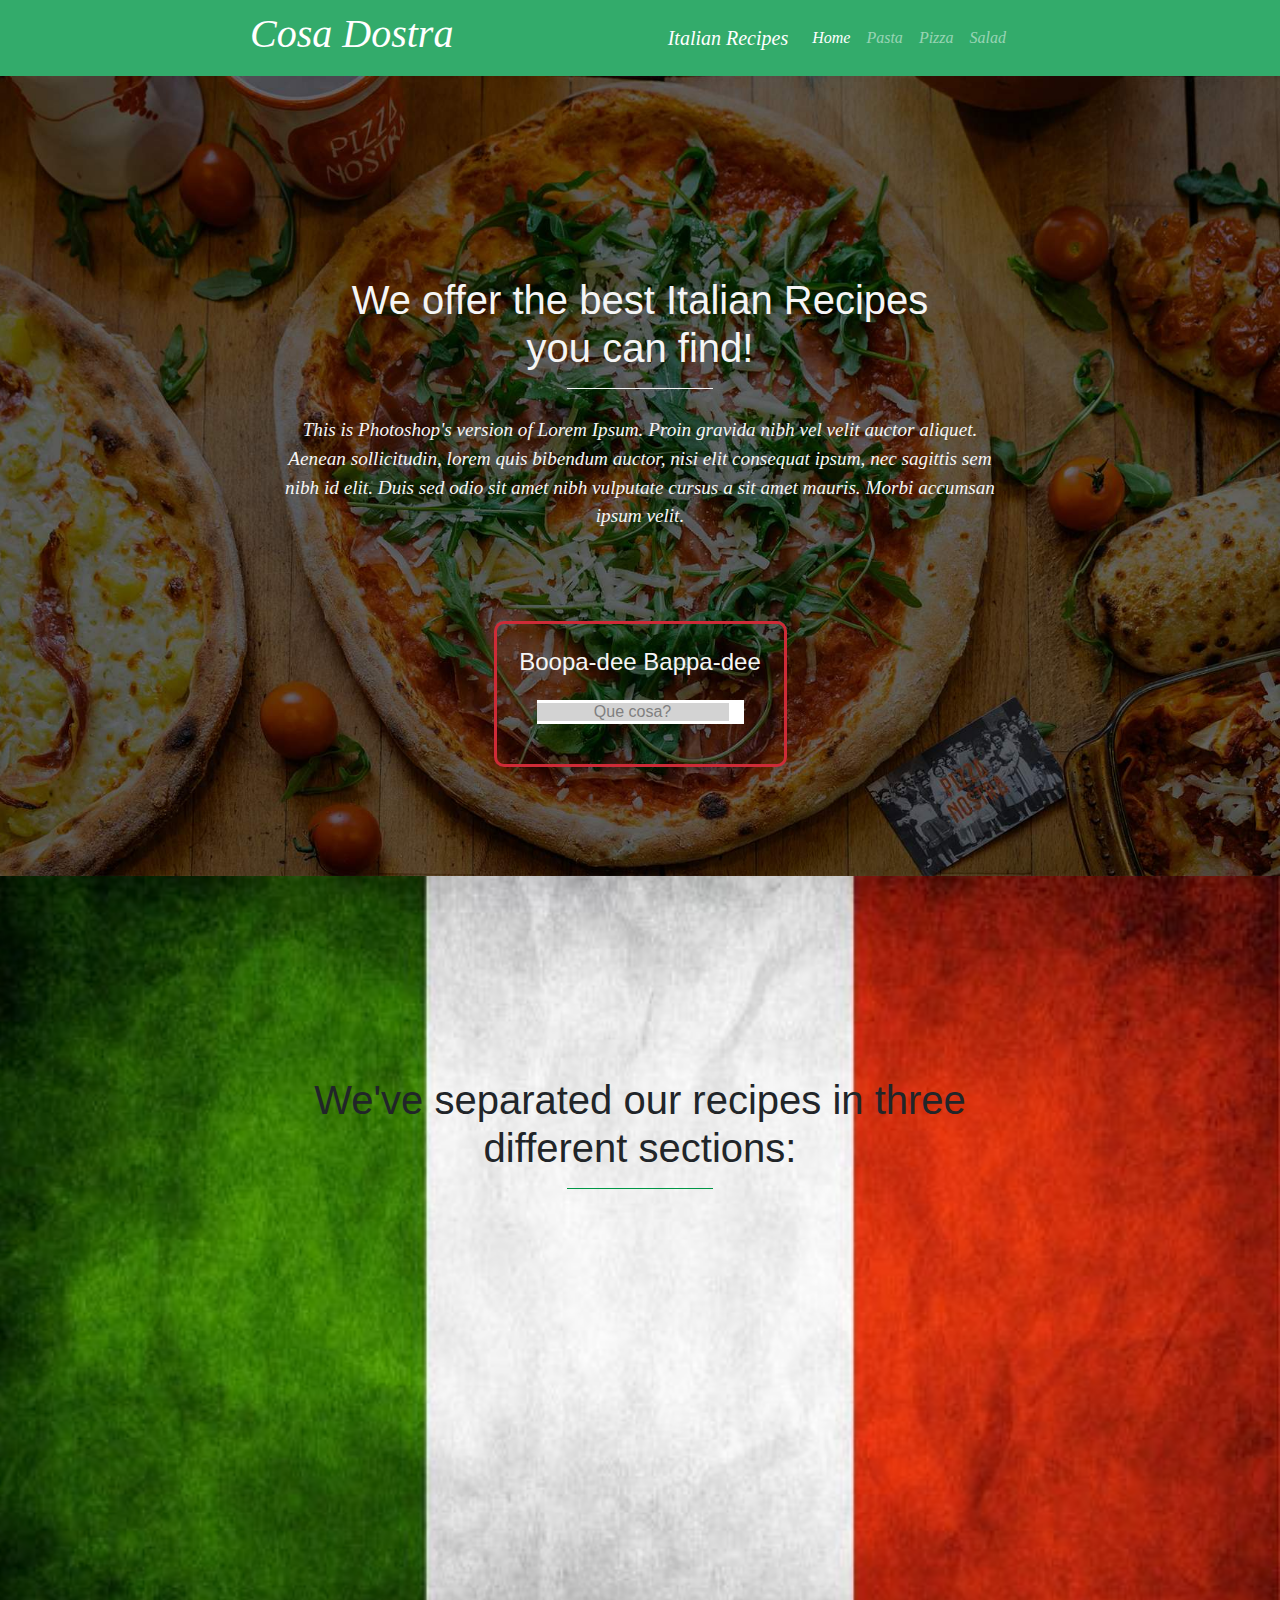
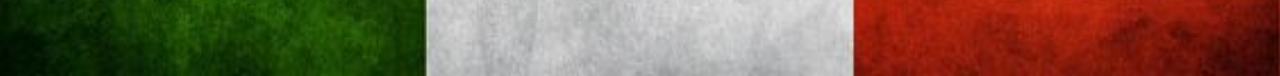
==== index.html @ 59d8c4ff "Welcome finish and start of pages" ====
<!DOCTYPE html>
<html lang="en">
  <head>
    <link rel="stylesheet" href="style.css" />
    <link
      rel="stylesheet"
      href="https://cdn.jsdelivr.net/npm/bootstrap@4.3.1/dist/css/bootstrap.min.css"
      integrity="sha384-ggOyR0iXCbMQv3Xipma34MD+dH/1fQ784/j6cY/iJTQUOhcWr7x9JvoRxT2MZw1T"
      crossorigin="anonymous"
    />
    <meta charset="UTF-8" />
    <meta http-equiv="X-UA-Compatible" content="IE=edge" />
    <meta name="viewport" content="width=device-width, initial-scale=1.0" />
    <title>Cosa Dostra</title>
  </head>
  <body>
    <section class="header sticky-top">
      <header>
        <div class="nav-container navbar-dark">
          <h1 class="cosadostra">Cosa Dostra</h1>
          <nav class="navbar navbar-expand-lg text-info">
            <a class="navbar-brand" href="#">Italian Recipes</a>
            <button
              class="navbar-toggler"
              type="button"
              data-toggle="collapse"
              data-target="#navbarNav"
              aria-controls="navbarNav"
              aria-expanded="false"
              aria-label="Toggle navigation"
            >
              <span class="navbar-toggler-icon"></span>
            </button>
            <div class="collapse navbar-collapse" id="navbarNav">
              <ul class="navbar-nav">
                <li class="nav-item active">
                  <a class="nav-link" href="#"
                    >Home <span class="sr-only">(current)</span></a
                  >
                </li>
                <li class="nav-item">
                  <a class="nav-link" href="#">Pasta</a>
                </li>
                <li class="nav-item">
                  <a class="nav-link" href="#">Pizza</a>
                </li>
                <li class="nav-item">
                  <a class="nav-link" href="#">Salad</a>
                </li>
              </ul>
            </div>
          </nav>
        </div>
      </header>
    </section>
    <section class="welcome">
      <div class="container">
        <div class="row">
          <div class="col-2"></div>
          <div class="col-8 text-center">
            <h1>We offer the best Italian Recipes you&nbsp;can&nbsp;find!</h1>
            <span></span>
            <p>
              This is Photoshop's version of Lorem Ipsum. Proin gravida nibh vel
              velit auctor aliquet. Aenean sollicitudin, lorem quis bibendum
              auctor, nisi elit consequat ipsum, nec sagittis sem nibh id elit.
              Duis sed odio sit amet nibh vulputate cursus a sit amet mauris.
              Morbi accumsan ipsum velit.
            </p>
          </div>
          <div class="col-2"></div>
        </div>
        <div class="row">
          <div class="col-3"></div>
          <div
            class="col-6 d-flex flex-wrap justify-content-center align-content-center"
          >
            <div class="border-box1">
              <legend class="text-center">Boopa-dee Bappa-dee</legend>
              <div class="border-box2">
                <input
                  id="search"
                  type="search"
                  placeholder="Que cosa?"
                  class="text-center"
                />
              </div>
            </div>
          </div>
          <div class="col-3"></div>
        </div>
      </div>
    </section>
    <section class="pages">
      <div class="container">
        <div class="row">
          <div class="col-2"></div>
          <div class="col-8 text-center">
            <h1>
              We've separated our recipes in three different&nbsp;sections:
            </h1>
            <span></span>
            <div class="row">
              <div class="col-4"></div>
              <div class="col-4"></div>
              <div class="col-4"></div>
            </div>
          </div>
          <div class="col-2"></div>
        </div>
      </div>
    </section>
  </body>
</html>
---- style.css ----
/* http://meyerweb.com/eric/tools/css/reset/ 
   v2.0 | 20110126
   License: none (public domain)
*/
* {
	margin: 0;
	padding: 0;
	border: 0;
	font-size: 100%;
	font: inherit;
	vertical-align: baseline;
}
/* HTML5 display-role reset for older browsers */
article, aside, details, figcaption, figure, 
footer, header, hgroup, menu, nav, section {
	display: block;
}
body {
	line-height: 1;
}
ol, ul {
	list-style: none;
}
blockquote, q {
	quotes: none;
}
blockquote:before, blockquote:after,
q:before, q:after {
	content: '';
	content: none;
}
table {
	border-collapse: collapse;
	border-spacing: 0;
}

/* Start of the Navbar */

@import url('https://fonts.googleapis.com/css2?family=Fasthand&display=swap');

.nav-container {
	display: flex;
  	justify-content: space-between;
  	padding: 10px 250px;
	background-color: #009646;
	color:white;
	opacity: 0.8;
	font-family: Fasthand, serif;
	font-style:italic;
}

/* End Navbar <-> Start Welcome */

.welcome {
	background-image: url("./assets/pizzaback.jpg");
	background-size: cover;
	background-repeat: no-repeat;
	background-position: center;
	height: 800px;
	background-color: whitesmoke;
}

span {
	width: 20%;
	height: 1px;
	display: inline-block;
	background-color: whitesmoke;
	opacity: 1;
  }

  .welcome h1 {
	align-self:center;	
	margin: 200px auto 0 0;
  }

  .welcome p {
	margin-top: 20px;
	font-family: Fasthand, serif;
	font-style:italic;
	font-size: 1.2em;
	margin-bottom: 90px;
  }
  .welcome *{
	color: whitesmoke;
  }

  .welcome legend {
	align-self:center;	
  }

  .border-box1 {
	padding: 20px;
	border: 3px solid #CE2B37;	
	border-radius: 10px;	
  }


  .border-box2 {
	margin: 20px 20px;
  }

  ::placeholder {
	background-color: lightgray;
	color: gray;
	opacity: 1;
  }

  hr {
	width: 20%;
	height: 1px;
	display: inline-block;
	background-color: whitesmoke;
  }

  /* End Welcome <-> Start pages */

  .pages {
	background-image: url("./assets/italianflag1.jpg");
	background-size: cover;
	background-repeat: no-repeat;
	background-position: center;
	height: 800px;
	background-color: whitesmoke;
  }

  .pages h1 {
	align-self:center;	
	margin: 200px auto 0 0;
  }

  .pages span {
	width: 20%;
	height: 1px;
	display: inline-block;
	background-color:#009646;
	opacity: 1;
  }
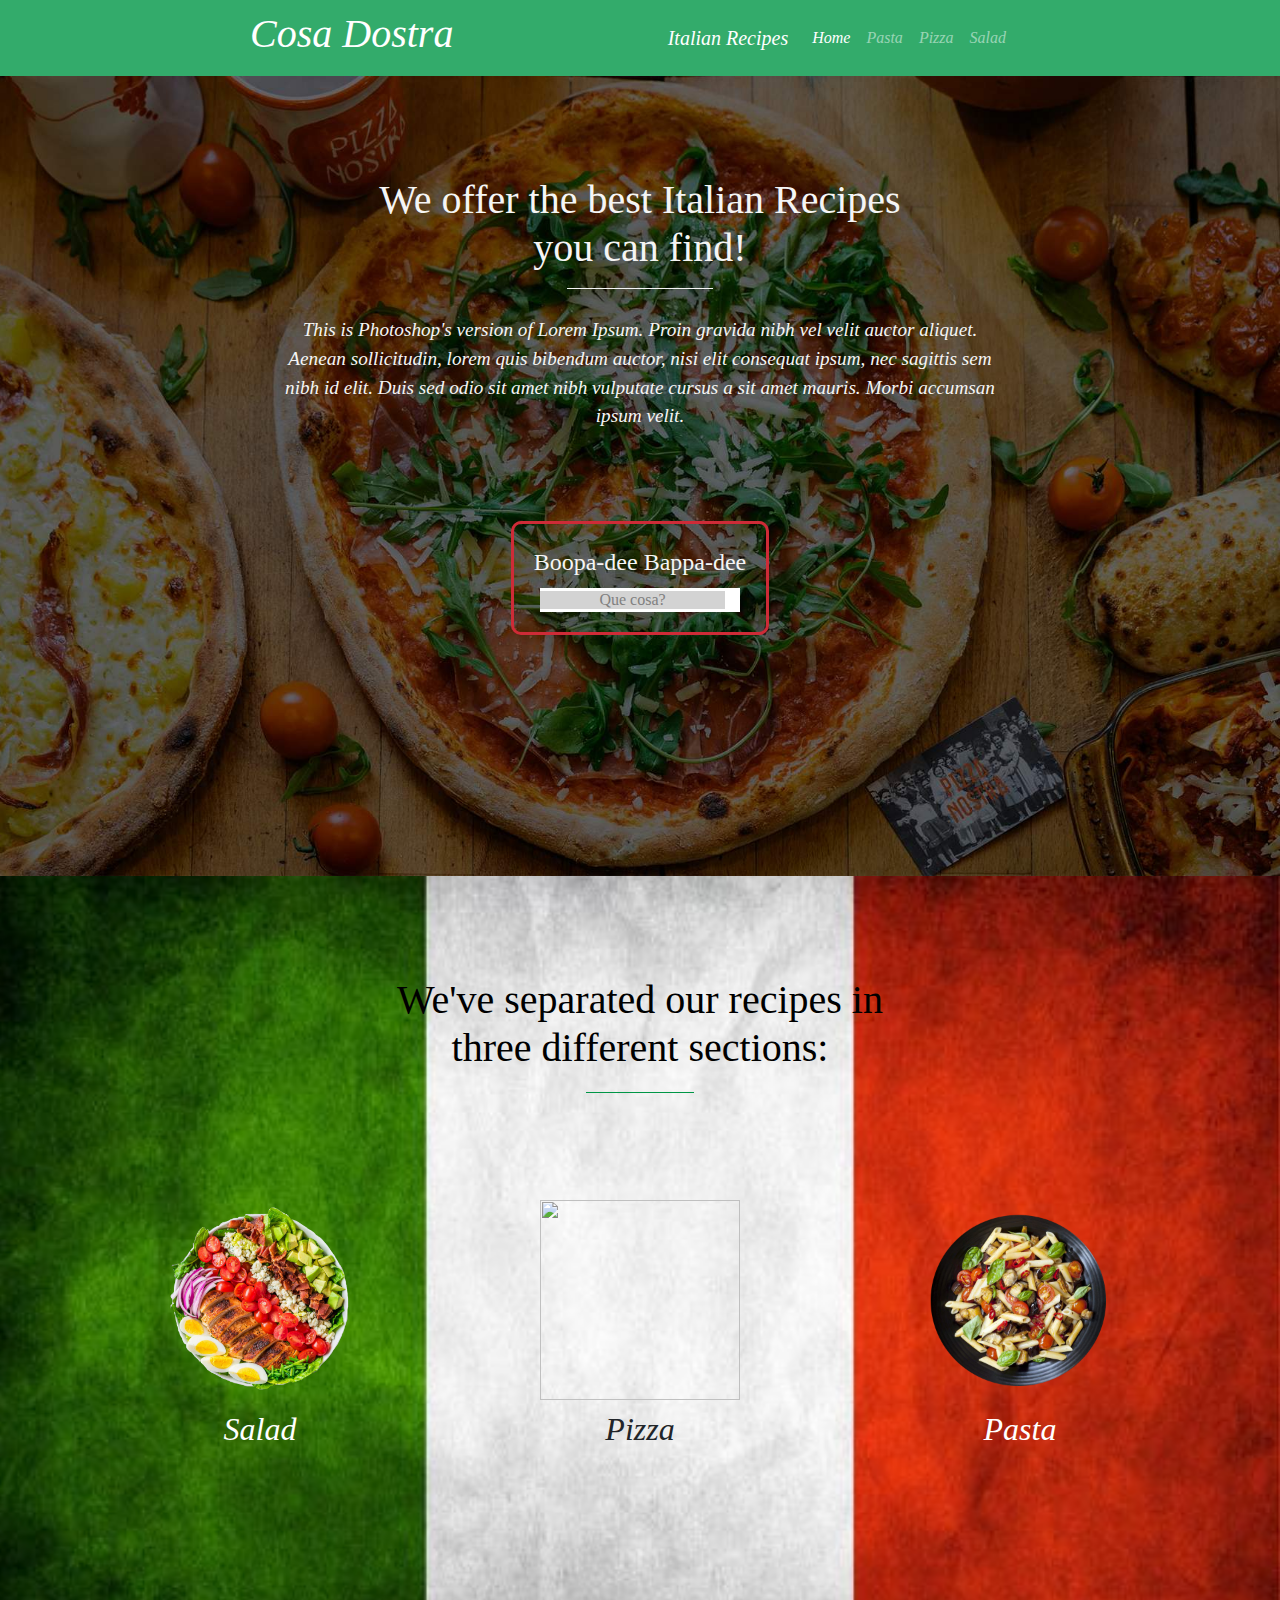
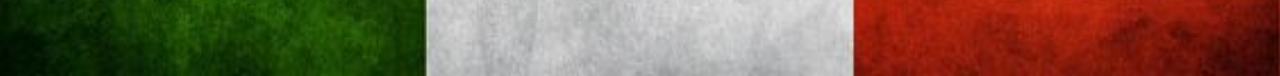
==== commit 754a3526: "pages" ====
--- a/index.html
+++ b/index.html
@@ -76,7 +76,7 @@
             class="col-6 d-flex flex-wrap justify-content-center align-content-center"
           >
             <div class="border-box1">
-              <legend class="text-center">Boopa-dee Bappa-dee</legend>
+              <legend>Boopa-dee Bappa-dee</legend>
               <div class="border-box2">
                 <input
                   id="search"
@@ -94,19 +94,34 @@
     <section class="pages">
       <div class="container">
         <div class="row">
-          <div class="col-2"></div>
-          <div class="col-8 text-center">
+          <div class="col-3"></div>
+          <div class="col-6 text-center">
             <h1>
               We've separated our recipes in three different&nbsp;sections:
             </h1>
             <span></span>
-            <div class="row">
-              <div class="col-4"></div>
-              <div class="col-4"></div>
-              <div class="col-4"></div>
-            </div>
           </div>
-          <div class="col-2"></div>
+          <div class="col-3"></div>
+        </div>
+        <div class="row text-center">
+          <div class="col-4">
+            <a href="./Salad/index.html"
+              ><img src="./assets/salad.round.png" width="200" height="200"
+            /></a>
+            <figcaption class="whitey">Salad</figcaption>
+          </div>
+          <div class="col-4 text-center">
+            <a href="./Pizza/index.html"
+              ><img src="./assets/pizza.round.png" width="200" height="200"
+            /></a>
+            <figcaption>Pizza</figcaption>
+          </div>
+          <div class="col-4 text-center">
+            <a href="./Pasta/index.html"
+              ><img src="./assets/pasta.round.png" width="200" height="200"
+            /></a>
+            <figcaption class="whitey">Pasta</figcaption>
+          </div>
         </div>
       </div>
     </section>
--- a/style.css
+++ b/style.css
@@ -36,7 +36,7 @@
 
 /* Start of the Navbar */
 
-@import url('https://fonts.googleapis.com/css2?family=Fasthand&display=swap');
+@import url('https://fonts.googleapis.com/css2?family=Fasthand&family=Libre+Baskerville:ital,wght@0,400;0,700;1,400&display=swap');
 
 .nav-container {
 	display: flex;
@@ -58,6 +58,7 @@
 	background-position: center;
 	height: 800px;
 	background-color: whitesmoke;
+	font-family: "Libre Baskerville", serif;	
 }
 
 span {
@@ -70,7 +71,7 @@
 
   .welcome h1 {
 	align-self:center;	
-	margin: 200px auto 0 0;
+	margin: 100px auto 0 0;
   }
 
   .welcome p {
@@ -91,12 +92,13 @@
   .border-box1 {
 	padding: 20px;
 	border: 3px solid #CE2B37;	
-	border-radius: 10px;	
+	border-radius: 10px;
+	text-align:center	
   }
 
 
-  .border-box2 {
-	margin: 20px 20px;
+  .border-box2 {	
+	text-align:center;
   }
 
   ::placeholder {
@@ -121,11 +123,14 @@
 	background-position: center;
 	height: 800px;
 	background-color: whitesmoke;
+
   }
 
   .pages h1 {
 	align-self:center;	
-	margin: 200px auto 0 0;
+	margin: 100px auto 20px 0;
+	color:black;
+	font-family: "Libre Baskerville", serif;
   }
 
   .pages span {
@@ -134,4 +139,59 @@
 	display: inline-block;
 	background-color:#009646;
 	opacity: 1;
-  }+	margin-bottom:100px ;	
+  }
+
+  .rotateimg180 {
+	-webkit-transform:rotate(180deg);
+	-moz-transform: rotate(180deg);
+	-ms-transform: rotate(180deg);
+	-o-transform: rotate(180deg);
+	transform: rotate(180deg);
+  }
+
+  figcaption {
+	font-family: Fasthand, serif;
+	font-size: 2em;
+	font-style: italic;	
+	
+	color:inherit;
+	margin-top: 5px;
+  }
+
+  a:hover {
+	color:black;
+	text-decoration: none;
+  }
+
+  .whitey {
+	color: white;
+  }
+
+  /*.blupp div {
+	position: absolute;
+	left: 40px;
+	top: 40px;
+	width: 100px;
+	height: 100px;
+	background-color: lightgray;
+  }
+  
+  .rotate {
+	background-color: transparent;
+	outline: 2px dashed;
+	transform: rotate(45deg);
+  }
+  
+  .rotate-translate {
+	background-color: pink;
+	transform: rotate(45deg) translateX(180px);
+  }
+  
+  .translate-rotate {
+	background-color: gold;
+	transform: translateX(180px) rotate(45deg);
+  }*/
+  
+
+ 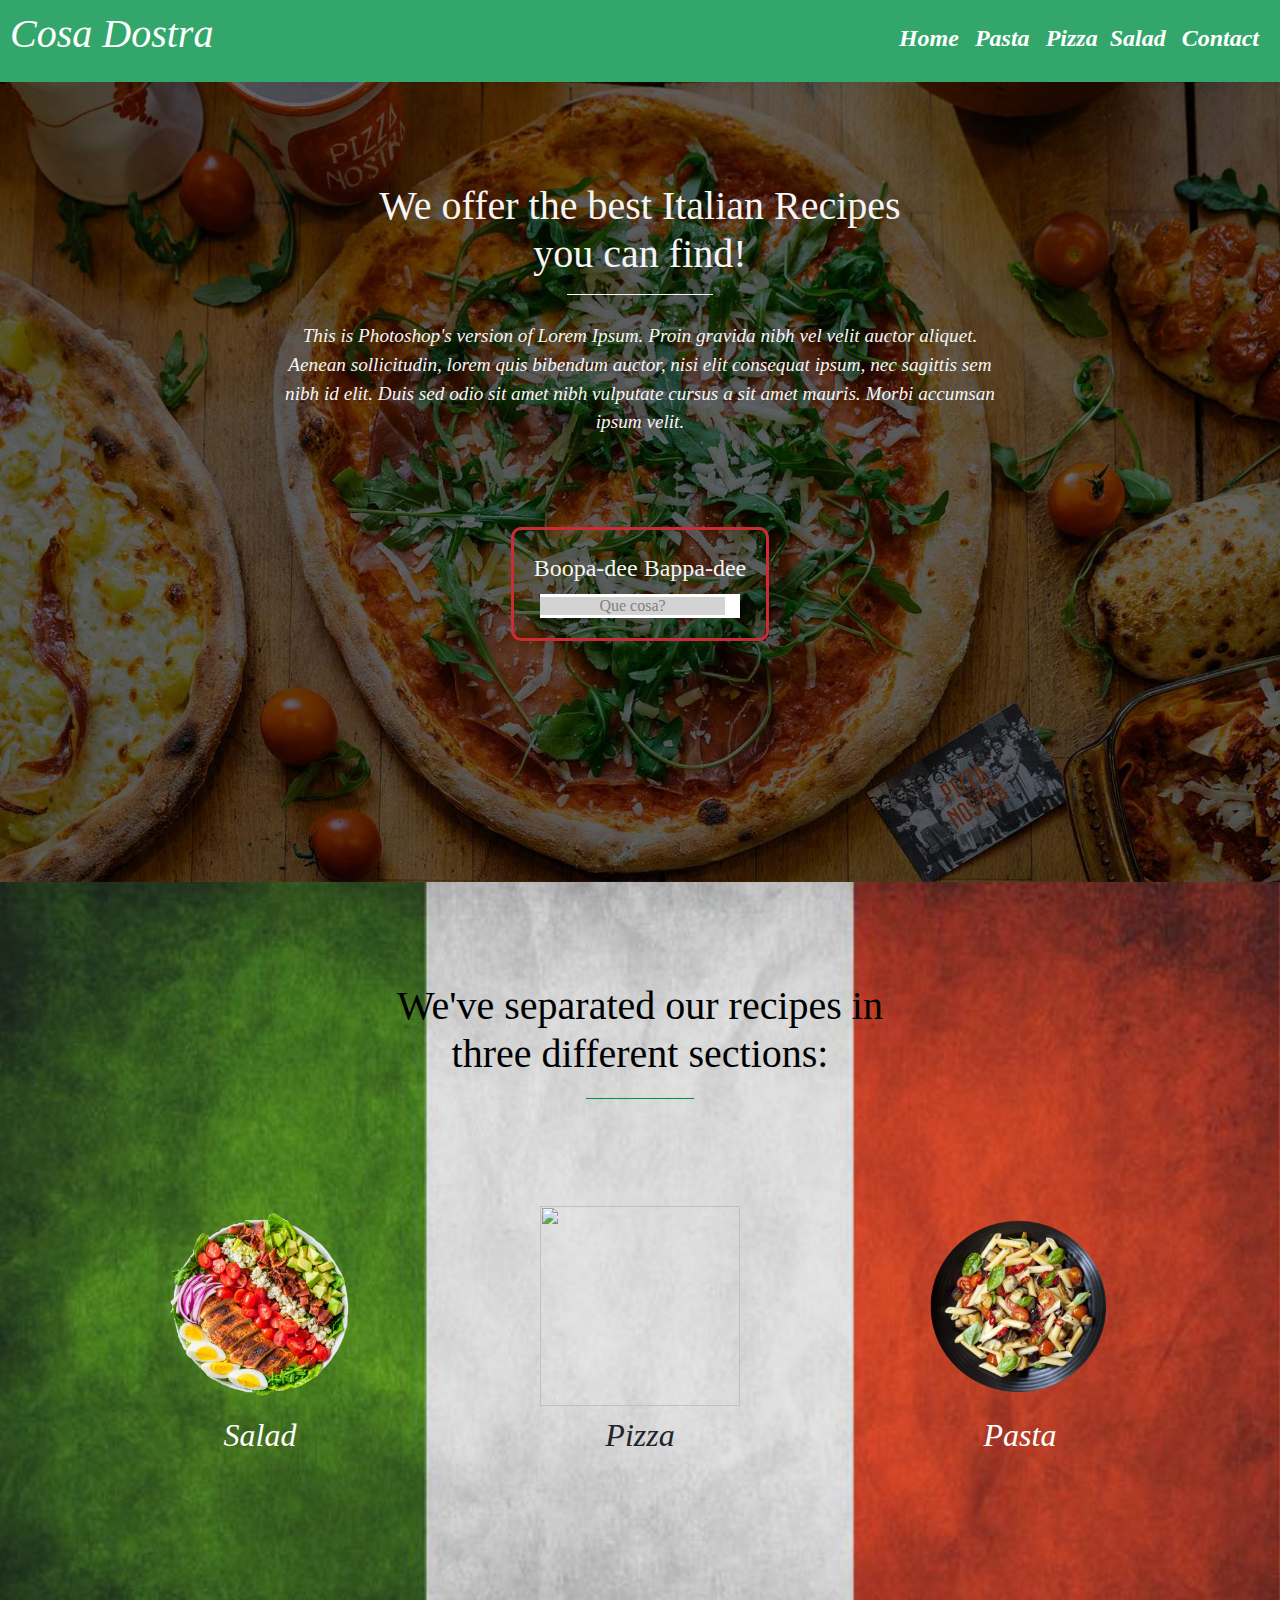
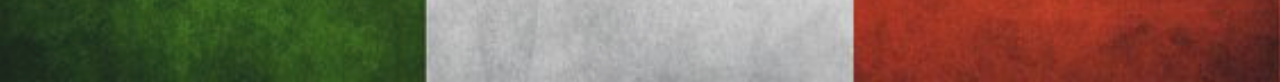
==== commit 38b82c32: "navbar change" ====
--- a/index.html
+++ b/index.html
@@ -16,9 +16,41 @@
   <body>
     <section class="header sticky-top">
       <header>
-        <div class="nav-container navbar-dark">
-          <h1 class="cosadostra">Cosa Dostra</h1>
-          <nav class="navbar navbar-expand-lg text-info">
+        <div class="nav-container ">
+          <div class="row">
+            <div class="col-3">
+          <h1 class="cosadostra">Cosa&nbsp;Dostra</h1>
+        </div>
+        
+        <div class="col-9 align-self-end justify-content-end align-content-end">
+          <div class="row justify-content-end">
+            <ul id="home">
+            <li><a href="#" class="">Home</a>
+            <a
+              href="./Pasta/index.html"
+              class=""
+              >Pasta</a
+            ></li>
+            <li><a
+              href="./Pizza/index.html"
+              class=""
+              >Pizza</a
+            >
+            <li><a
+              href="./Salad/index.html"
+              class=""
+              >Salad</a
+            ></li>
+            <li><a href="#contact" class=""
+              >Contact</a
+            ></li>
+          </div>
+        </div>
+          </div>
+       
+        
+
+          <!--<nav class="navbar navbar-expand-lg text-info">
             <a class="navbar-brand" href="#">Italian Recipes</a>
             <button
               class="navbar-toggler"
@@ -49,7 +81,7 @@
                 </li>
               </ul>
             </div>
-          </nav>
+          </nav>-->
         </div>
       </header>
     </section>
--- a/style.css
+++ b/style.css
@@ -39,14 +39,37 @@
 @import url('https://fonts.googleapis.com/css2?family=Fasthand&family=Libre+Baskerville:ital,wght@0,400;0,700;1,400&display=swap');
 
 .nav-container {
-	display: flex;
-  	justify-content: space-between;
-  	padding: 10px 250px;
-	background-color: #009646;
+  	padding: 10px;
+	background-color: #009246;
 	color:white;
 	opacity: 0.8;
 	font-family: Fasthand, serif;
 	font-style:italic;
+	width:100;
+}
+
+li {
+	display: inline-block;
+	margin-top: 10px;
+  }
+
+ul {
+	
+	margin-right: 20px;
+}
+
+header ul li a {
+	font-size: 1.5em;
+	font-weight: bold;
+	border-radius: 20px;
+	padding: 6px;
+	color:white;	
+  }
+
+  header ul li a:hover {
+  background: white;
+  color: #009246;
+  text-decoration: none;  
 }
 
 /* End Navbar <-> Start Welcome */
@@ -97,8 +120,10 @@
   }
 
 
+
   .border-box2 {	
 	text-align:center;
+
   }
 
   ::placeholder {
@@ -117,7 +142,7 @@
   /* End Welcome <-> Start pages */
 
   .pages {
-	background-image: url("./assets/italianflag1.jpg");
+	background-image: url("./assets/italianflag1.2.png");
 	background-size: cover;
 	background-repeat: no-repeat;
 	background-position: center;
@@ -137,61 +162,23 @@
 	width: 20%;
 	height: 1px;
 	display: inline-block;
-	background-color:#009646;
+	background-color:#009246;
 	opacity: 1;
 	margin-bottom:100px ;	
-  }
-
-  .rotateimg180 {
-	-webkit-transform:rotate(180deg);
-	-moz-transform: rotate(180deg);
-	-ms-transform: rotate(180deg);
-	-o-transform: rotate(180deg);
-	transform: rotate(180deg);
   }
 
   figcaption {
 	font-family: Fasthand, serif;
 	font-size: 2em;
 	font-style: italic;	
-	
 	color:inherit;
 	margin-top: 5px;
   }
-
-  a:hover {
-	color:black;
-	text-decoration: none;
-  }
+  
 
   .whitey {
 	color: white;
-  }
+  }  
 
-  /*.blupp div {
-	position: absolute;
-	left: 40px;
-	top: 40px;
-	width: 100px;
-	height: 100px;
-	background-color: lightgray;
-  }
-  
-  .rotate {
-	background-color: transparent;
-	outline: 2px dashed;
-	transform: rotate(45deg);
-  }
-  
-  .rotate-translate {
-	background-color: pink;
-	transform: rotate(45deg) translateX(180px);
-  }
-  
-  .translate-rotate {
-	background-color: gold;
-	transform: translateX(180px) rotate(45deg);
-  }*/
-  
+   /* End pages <-> Start Footer */
 
- 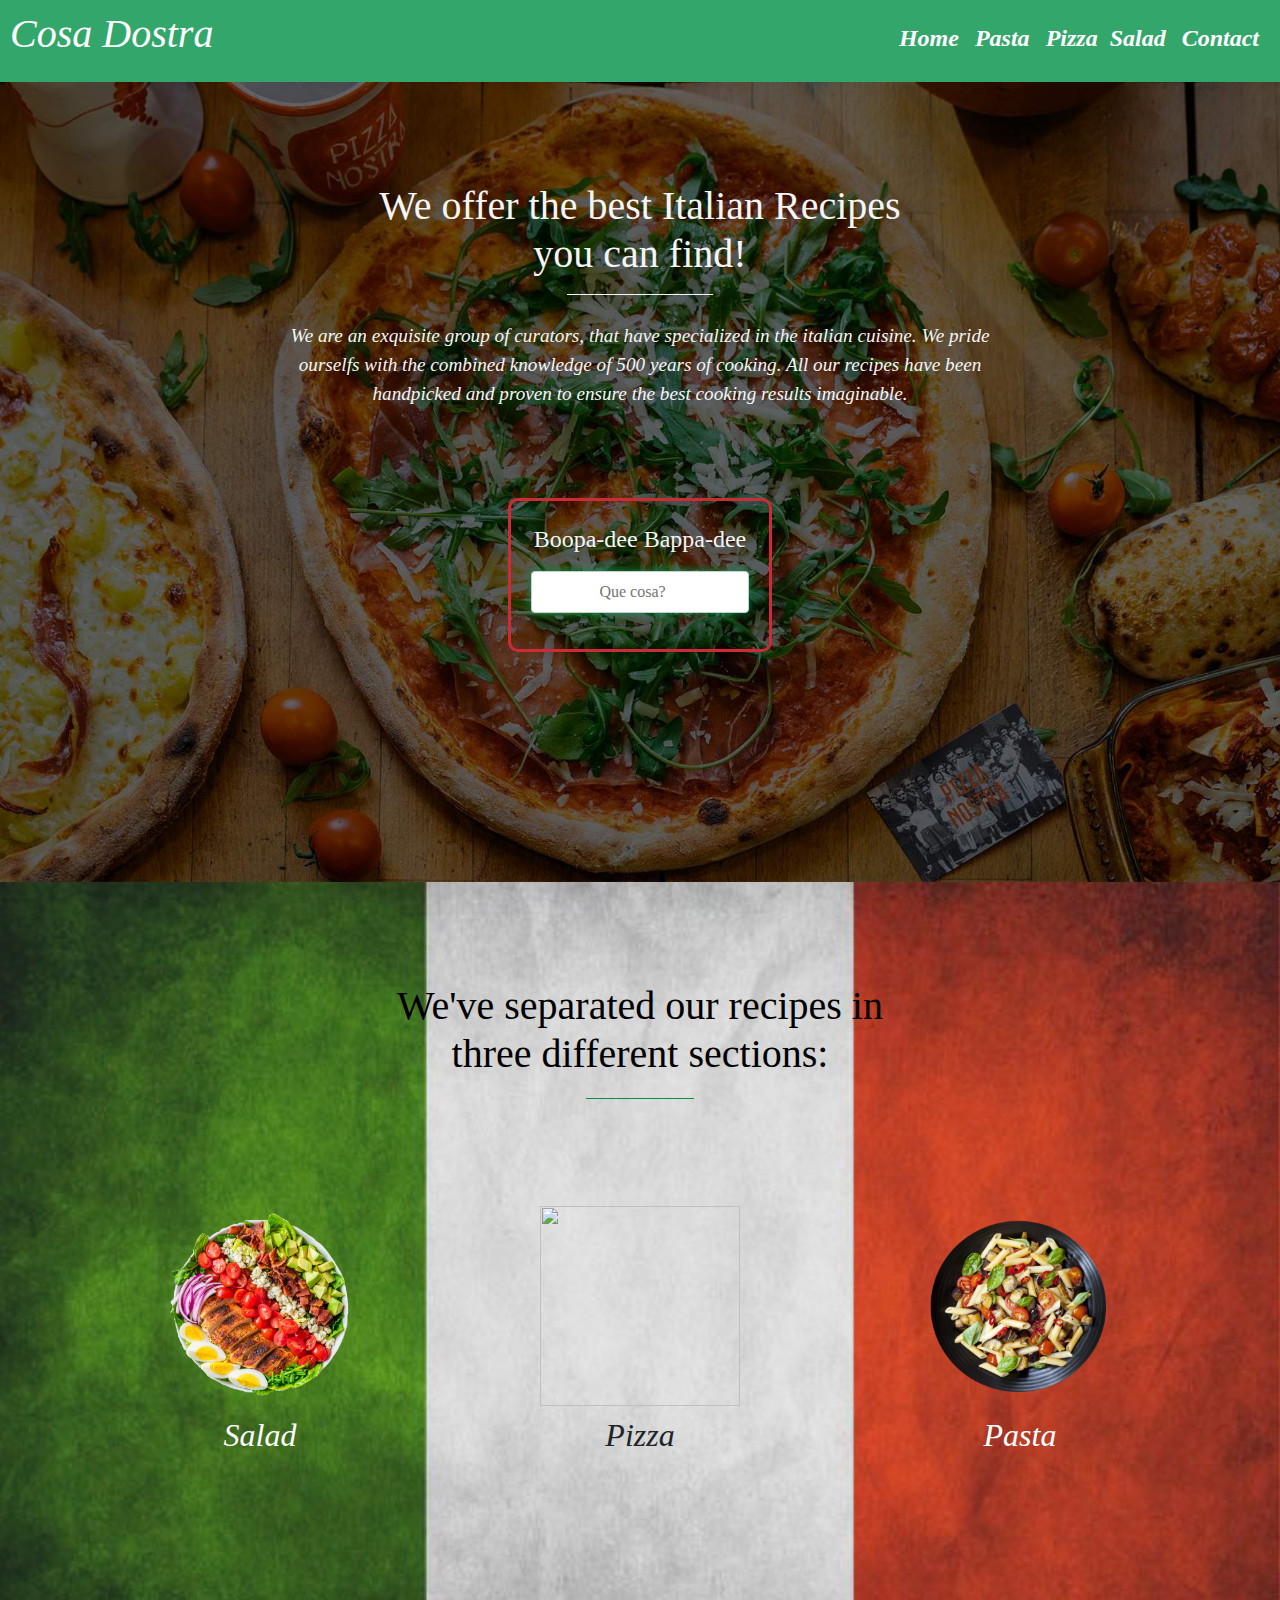
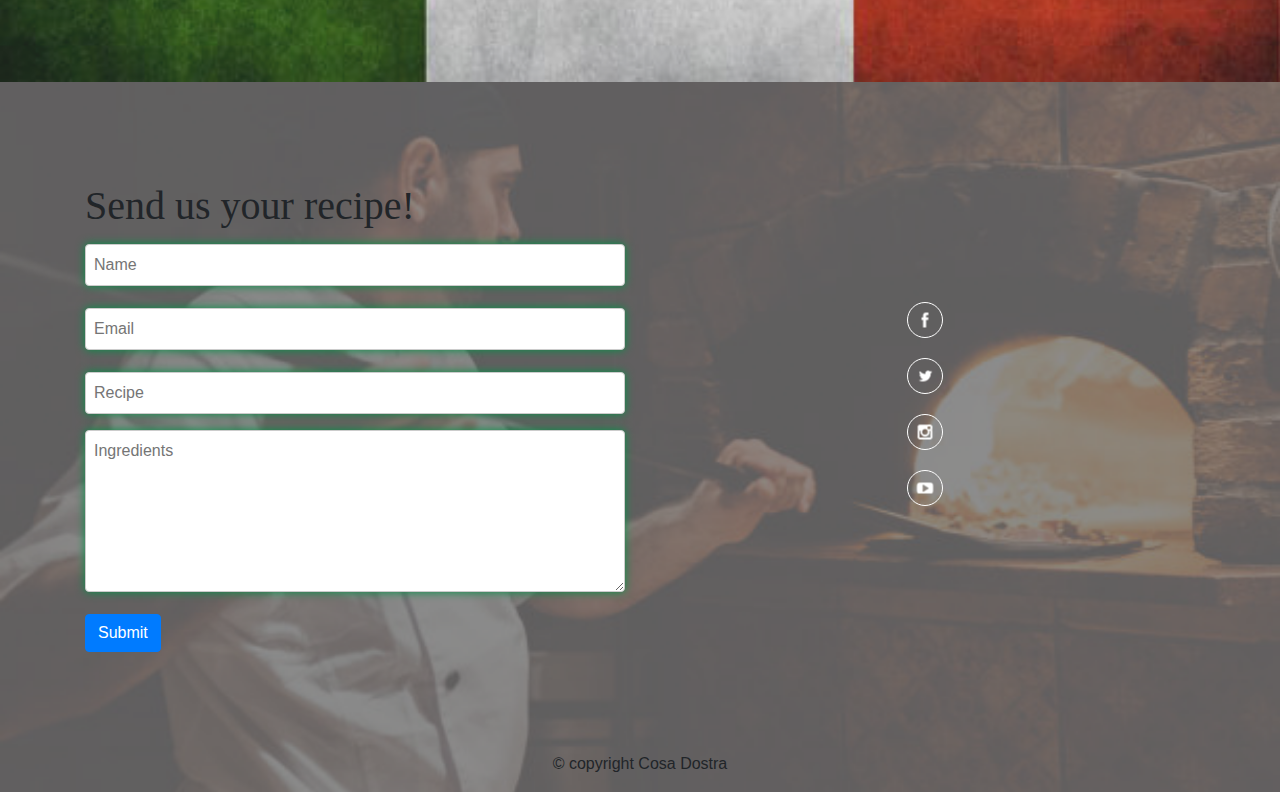
==== commit 2cca2f51: "Footer finished" ====
--- a/index.html
+++ b/index.html
@@ -16,16 +16,15 @@
   <body>
     <section class="header sticky-top">
       <header>
-        <div class="nav-container ">
+        <div class="nav-container">
           <div class="row">
             <div class="col-3">
           <h1 class="cosadostra">Cosa&nbsp;Dostra</h1>
-        </div>
-        
+        </div>        
         <div class="col-9 align-self-end justify-content-end align-content-end">
           <div class="row justify-content-end">
             <ul id="home">
-            <li><a href="#" class="">Home</a>
+            <li><a href="./index.html#" class="">Home</a>
             <a
               href="./Pasta/index.html"
               class=""
@@ -41,47 +40,12 @@
               class=""
               >Salad</a
             ></li>
-            <li><a href="#contact" class=""
+            <li><a href="./index.html#contact" class=""
               >Contact</a
             ></li>
           </div>
         </div>
-          </div>
-       
-        
-
-          <!--<nav class="navbar navbar-expand-lg text-info">
-            <a class="navbar-brand" href="#">Italian Recipes</a>
-            <button
-              class="navbar-toggler"
-              type="button"
-              data-toggle="collapse"
-              data-target="#navbarNav"
-              aria-controls="navbarNav"
-              aria-expanded="false"
-              aria-label="Toggle navigation"
-            >
-              <span class="navbar-toggler-icon"></span>
-            </button>
-            <div class="collapse navbar-collapse" id="navbarNav">
-              <ul class="navbar-nav">
-                <li class="nav-item active">
-                  <a class="nav-link" href="#"
-                    >Home <span class="sr-only">(current)</span></a
-                  >
-                </li>
-                <li class="nav-item">
-                  <a class="nav-link" href="#">Pasta</a>
-                </li>
-                <li class="nav-item">
-                  <a class="nav-link" href="#">Pizza</a>
-                </li>
-                <li class="nav-item">
-                  <a class="nav-link" href="#">Salad</a>
-                </li>
-              </ul>
-            </div>
-          </nav>-->
+          </div>         
         </div>
       </header>
     </section>
@@ -93,11 +57,7 @@
             <h1>We offer the best Italian Recipes you&nbsp;can&nbsp;find!</h1>
             <span></span>
             <p>
-              This is Photoshop's version of Lorem Ipsum. Proin gravida nibh vel
-              velit auctor aliquet. Aenean sollicitudin, lorem quis bibendum
-              auctor, nisi elit consequat ipsum, nec sagittis sem nibh id elit.
-              Duis sed odio sit amet nibh vulputate cursus a sit amet mauris.
-              Morbi accumsan ipsum velit.
+              We are an exquisite group of curators, that have specialized in the italian cuisine. We pride ourselfs with the combined knowledge of 500 years of cooking. All our recipes have been handpicked and proven to ensure the best cooking results imaginable. 
             </p>
           </div>
           <div class="col-2"></div>
@@ -157,5 +117,36 @@
         </div>
       </div>
     </section>
+    <footer>
+      <div class="container contact">
+        <div class="row">
+          <div class="col-6">
+      <div class="form">
+        <h1>Send us your recipe!</h1>
+        <form action="action_page.php" id="contact">
+          <div class="info">
+            <input type="text" name="name" placeholder="Name" />
+            <input type="text" name="mail" placeholder="Email" />
+            <input type="text" name="recipe" placeholder="Recipe" />            
+          </div>
+          <div>
+            <textarea rows="6" placeholder="Ingredients"></textarea>
+          </div>
+          <button type="submit" href="action_page.php" class="btn btn-primary">Submit</button>
+        </form>
+      </div>
+    </div>
+    <div class="col-6 socialcol">
+      <div class="social d-flex flex-column align-items-center">
+        <a href="http://www.facebook.com"><img src="./assets/facebook.svg" alt="Facebook" class="social"></a>
+        <a href="http://www.twitter.com"><img src="./assets/twitter.svg" alt="Twitter" class="social"></a>
+        <a href="http://www.instagram.com"><img src="./assets/instagram.svg" alt="Instagram" class="social"></a>
+        <a href="http://www.youtube.com"><img src="./assets/youtube.svg" alt="YouTube" class="social"></a>
+         </div>      
+    </div>    
+  </div>
+  </div>
+  <p class="copy text-center">&copy; copyright Cosa Dostra</p>
+    </footer>
   </body>
 </html>
--- a/style.css
+++ b/style.css
@@ -3,182 +3,227 @@
    License: none (public domain)
 */
 * {
-	margin: 0;
-	padding: 0;
-	border: 0;
-	font-size: 100%;
-	font: inherit;
-	vertical-align: baseline;
+  margin: 0;
+  padding: 0;
+  border: 0;
+  font-size: 100%;
+  font: inherit;
+  vertical-align: baseline;
 }
 /* HTML5 display-role reset for older browsers */
-article, aside, details, figcaption, figure, 
-footer, header, hgroup, menu, nav, section {
-	display: block;
+article,
+aside,
+details,
+figcaption,
+figure,
+footer,
+header,
+hgroup,
+menu,
+nav,
+section {
+  display: block;
 }
 body {
-	line-height: 1;
-}
-ol, ul {
-	list-style: none;
-}
-blockquote, q {
-	quotes: none;
-}
-blockquote:before, blockquote:after,
-q:before, q:after {
-	content: '';
-	content: none;
+  line-height: 1;
+}
+ol,
+ul {
+  list-style: none;
+}
+blockquote,
+q {
+  quotes: none;
+}
+blockquote:before,
+blockquote:after,
+q:before,
+q:after {
+  content: "";
+  content: none;
 }
 table {
-	border-collapse: collapse;
-	border-spacing: 0;
+  border-collapse: collapse;
+  border-spacing: 0;
 }
 
 /* Start of the Navbar */
 
-@import url('https://fonts.googleapis.com/css2?family=Fasthand&family=Libre+Baskerville:ital,wght@0,400;0,700;1,400&display=swap');
+@import url("https://fonts.googleapis.com/css2?family=Fasthand&family=Libre+Baskerville:ital,wght@0,400;0,700;1,400&display=swap");
 
 .nav-container {
-  	padding: 10px;
-	background-color: #009246;
-	color:white;
-	opacity: 0.8;
-	font-family: Fasthand, serif;
-	font-style:italic;
-	width:100;
+  padding: 10px;
+  background-color: #009246;
+  color: white;
+  opacity: 0.8;
+  font-family: Fasthand, serif;
+  font-style: italic;
 }
 
 li {
-	display: inline-block;
-	margin-top: 10px;
-  }
+  display: inline-block;
+  margin-top: 10px;
+}
 
 ul {
-	
-	margin-right: 20px;
+  margin-right: 20px;
 }
 
 header ul li a {
-	font-size: 1.5em;
-	font-weight: bold;
-	border-radius: 20px;
-	padding: 6px;
-	color:white;	
-  }
-
-  header ul li a:hover {
+  font-size: 1.5em;
+  font-weight: bold;
+  border-radius: 20px;
+  padding: 6px;
+  color: white;
+}
+
+header ul li a:hover {
   background: white;
   color: #009246;
-  text-decoration: none;  
+  text-decoration: none;
 }
 
 /* End Navbar <-> Start Welcome */
 
 .welcome {
-	background-image: url("./assets/pizzaback.jpg");
-	background-size: cover;
-	background-repeat: no-repeat;
-	background-position: center;
-	height: 800px;
-	background-color: whitesmoke;
-	font-family: "Libre Baskerville", serif;	
+  background-image: url("./assets/pizzaback.jpg");
+  background-size: cover;
+  background-repeat: no-repeat;
+  background-position: center;
+  height: 800px;
+  font-family: "Libre Baskerville", serif;
 }
 
 span {
-	width: 20%;
-	height: 1px;
-	display: inline-block;
-	background-color: whitesmoke;
-	opacity: 1;
-  }
-
-  .welcome h1 {
-	align-self:center;	
-	margin: 100px auto 0 0;
-  }
-
-  .welcome p {
-	margin-top: 20px;
-	font-family: Fasthand, serif;
-	font-style:italic;
-	font-size: 1.2em;
-	margin-bottom: 90px;
-  }
-  .welcome *{
-	color: whitesmoke;
-  }
-
-  .welcome legend {
-	align-self:center;	
-  }
-
-  .border-box1 {
-	padding: 20px;
-	border: 3px solid #CE2B37;	
-	border-radius: 10px;
-	text-align:center	
-  }
-
-
-
-  .border-box2 {	
-	text-align:center;
-
-  }
-
-  ::placeholder {
-	background-color: lightgray;
-	color: gray;
-	opacity: 1;
-  }
-
-  hr {
-	width: 20%;
-	height: 1px;
-	display: inline-block;
-	background-color: whitesmoke;
-  }
-
-  /* End Welcome <-> Start pages */
-
-  .pages {
-	background-image: url("./assets/italianflag1.2.png");
-	background-size: cover;
-	background-repeat: no-repeat;
-	background-position: center;
-	height: 800px;
-	background-color: whitesmoke;
-
-  }
-
-  .pages h1 {
-	align-self:center;	
-	margin: 100px auto 20px 0;
-	color:black;
-	font-family: "Libre Baskerville", serif;
-  }
-
-  .pages span {
-	width: 20%;
-	height: 1px;
-	display: inline-block;
-	background-color:#009246;
-	opacity: 1;
-	margin-bottom:100px ;	
-  }
-
-  figcaption {
-	font-family: Fasthand, serif;
-	font-size: 2em;
-	font-style: italic;	
-	color:inherit;
-	margin-top: 5px;
-  }
-  
-
-  .whitey {
-	color: white;
-  }  
-
-   /* End pages <-> Start Footer */
-
+  width: 20%;
+  height: 1px;
+  display: inline-block;
+  background-color: whitesmoke;
+  opacity: 1;
+}
+
+.welcome h1 {
+  align-self: center;
+  margin: 100px auto 0 0;
+  color: whitesmoke;
+}
+
+.welcome p {
+  margin-top: 20px;
+  font-family: Fasthand, serif;
+  font-style: italic;
+  font-size: 1.2em;
+  margin-bottom: 90px;
+  color: whitesmoke;
+}
+
+.welcome legend {
+  align-self: center;
+  color: whitesmoke;
+}
+
+.border-box1 {
+  padding: 20px;
+  border: 3px solid #ce2b37;
+  border-radius: 10px;
+  text-align: center;
+}
+
+.border-box2 {
+  text-align: center;
+}
+
+:placeholder-shown,
+:placeholder {
+  font-family: "Libre Baskerville", serif;
+  text-align: center;
+  opacity: 1;
+}
+
+/* End Welcome <-> Start pages */
+
+.pages {
+  background-image: url("./assets/italianflag1.2.png");
+  background-size: cover;
+  background-repeat: no-repeat;
+  background-position: center;
+  height: 800px;
+  background-color: whitesmoke;
+}
+
+.pages h1 {
+  align-self: center;
+  margin: 100px auto 20px 0;
+  color: black;
+  font-family: "Libre Baskerville", serif;
+}
+
+.pages span {
+  width: 20%;
+  height: 1px;
+  display: inline-block;
+  background-color: #009246;
+  opacity: 1;
+  margin-bottom: 100px;
+}
+
+figcaption {
+  font-family: Fasthand, serif;
+  font-size: 2em;
+  font-style: italic;
+  color: inherit;
+  margin-top: 5px;
+}
+
+.whitey {
+  color: white;
+}
+
+/* End pages <-> Start Footer */
+
+footer {
+  background-image: url("./assets/pizzabäcker.3.png");
+  background-size: cover;
+  background-repeat: no-repeat;
+  background-position: center;
+  height: 710px;
+  background-color: whitesmoke;
+}
+
+.contact h1 {
+  font-family: Fasthand, serif;
+}
+
+input[type="text"],
+input[type="search"],
+textarea {
+  width: 100%;
+  padding: 8px;
+  border: 1px solid #ccc;
+  border-radius: 4px;
+  box-sizing: border-box;
+  margin-top: 6px;
+  margin-bottom: 16px;
+  resize: vertical;
+  box-shadow: 0 0 10px #009246;
+}
+
+input[type="submit"]:hover {
+  background-color: #009246;
+}
+
+button {
+  margin-top: 15px !important;
+}
+.form,
+.copy {
+  margin-top: 100px;
+}
+.socialcol {
+  margin-top: 200px;
+}
+
+.social {
+  padding: 10px;
+  width: auto;
+}
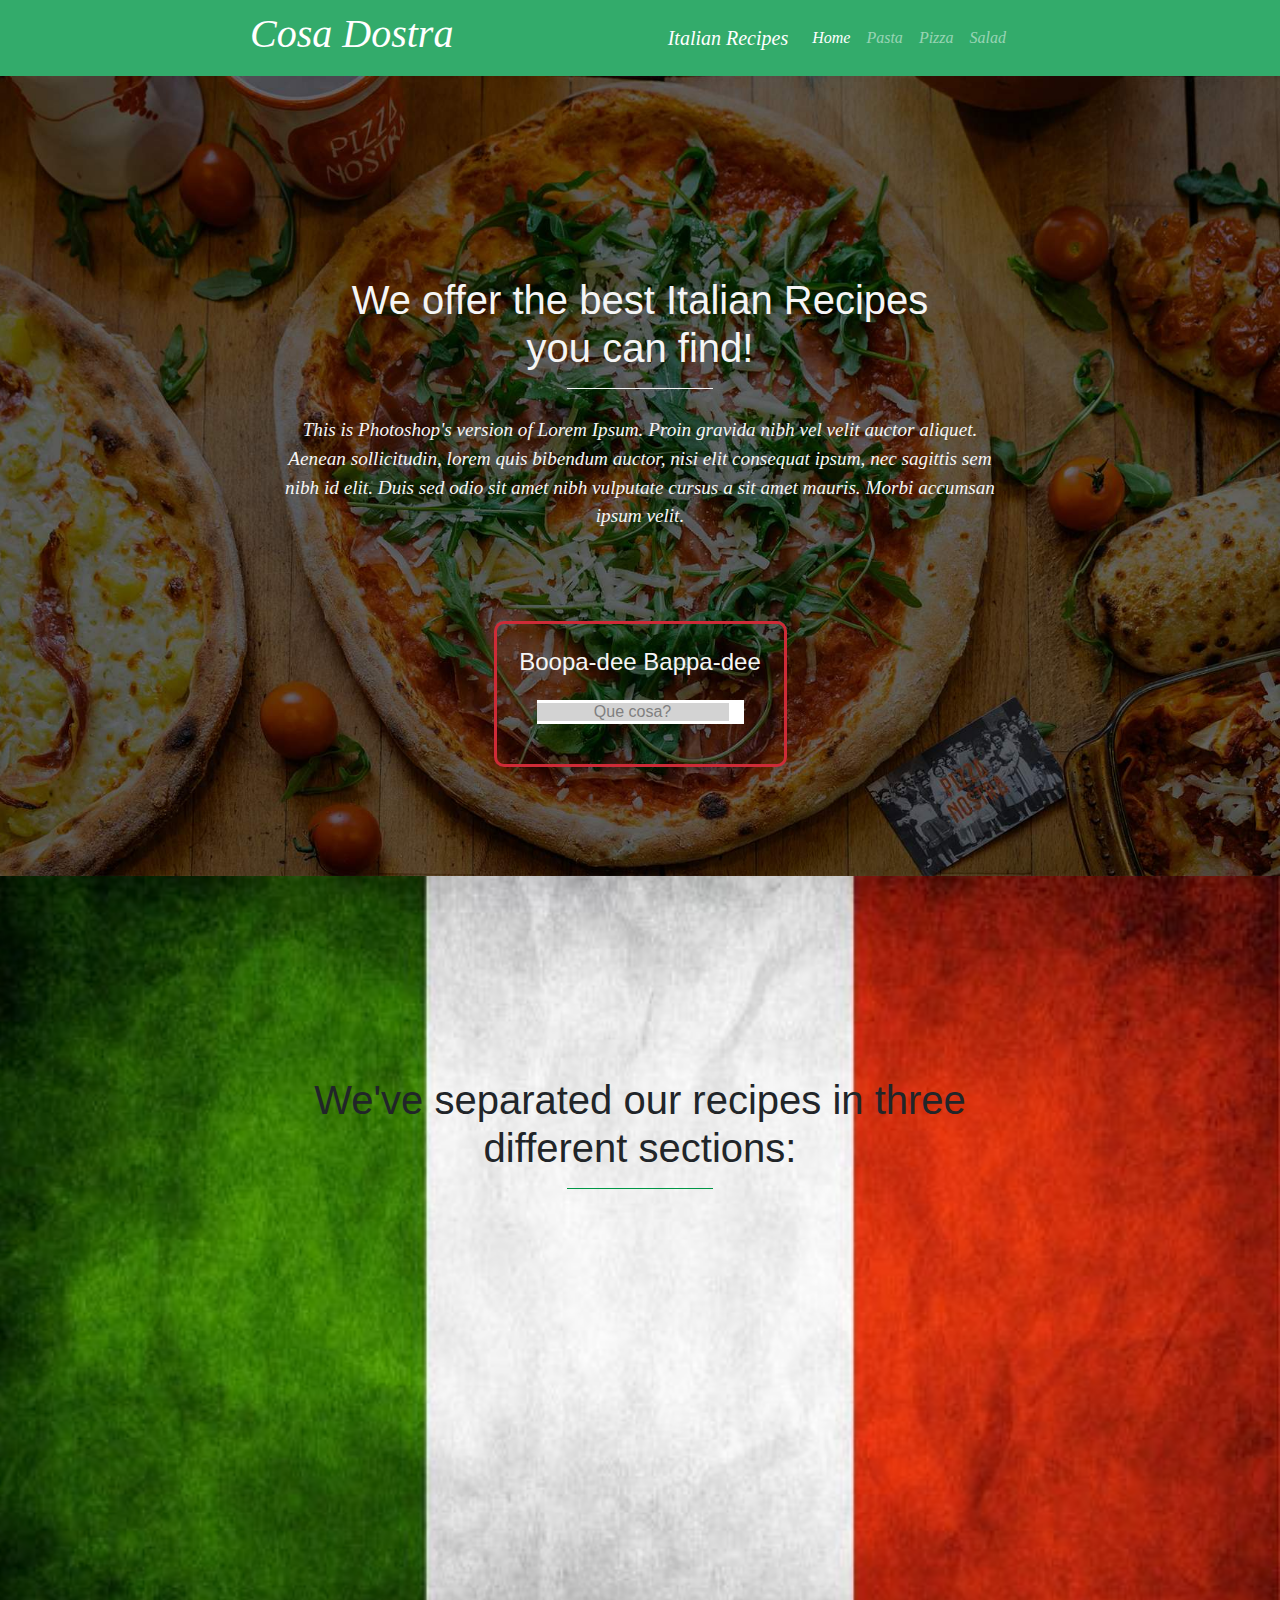
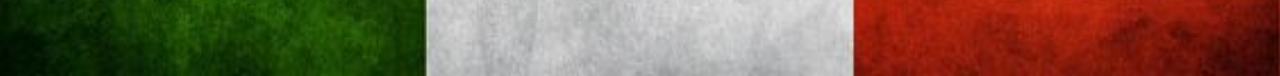
==== commit bf5e3e69: "Merge branch 'pizza' of github.com:Apollosport/LetsCook into pizza" ====
--- a/index.html
+++ b/index.html
@@ -16,36 +16,40 @@
   <body>
     <section class="header sticky-top">
       <header>
-        <div class="nav-container">
-          <div class="row">
-            <div class="col-3">
-          <h1 class="cosadostra">Cosa&nbsp;Dostra</h1>
-        </div>        
-        <div class="col-9 align-self-end justify-content-end align-content-end">
-          <div class="row justify-content-end">
-            <ul id="home">
-            <li><a href="./index.html#" class="">Home</a>
-            <a
-              href="./Pasta/index.html"
-              class=""
-              >Pasta</a
-            ></li>
-            <li><a
-              href="./Pizza/index.html"
-              class=""
-              >Pizza</a
+        <div class="nav-container navbar-dark">
+          <h1 class="cosadostra">Cosa Dostra</h1>
+          <nav class="navbar navbar-expand-lg text-info">
+            <a class="navbar-brand" href="#">Italian Recipes</a>
+            <button
+              class="navbar-toggler"
+              type="button"
+              data-toggle="collapse"
+              data-target="#navbarNav"
+              aria-controls="navbarNav"
+              aria-expanded="false"
+              aria-label="Toggle navigation"
             >
-            <li><a
-              href="./Salad/index.html"
-              class=""
-              >Salad</a
-            ></li>
-            <li><a href="./index.html#contact" class=""
-              >Contact</a
-            ></li>
-          </div>
-        </div>
-          </div>         
+              <span class="navbar-toggler-icon"></span>
+            </button>
+            <div class="collapse navbar-collapse" id="navbarNav">
+              <ul class="navbar-nav">
+                <li class="nav-item active">
+                  <a class="nav-link" href="#"
+                    >Home <span class="sr-only">(current)</span></a
+                  >
+                </li>
+                <li class="nav-item">
+                  <a class="nav-link" href="#">Pasta</a>
+                </li>
+                <li class="nav-item">
+                  <a class="nav-link" href="#">Pizza</a>
+                </li>
+                <li class="nav-item">
+                  <a class="nav-link" href="#">Salad</a>
+                </li>
+              </ul>
+            </div>
+          </nav>
         </div>
       </header>
     </section>
@@ -57,7 +61,11 @@
             <h1>We offer the best Italian Recipes you&nbsp;can&nbsp;find!</h1>
             <span></span>
             <p>
-              We are an exquisite group of curators, that have specialized in the italian cuisine. We pride ourselfs with the combined knowledge of 500 years of cooking. All our recipes have been handpicked and proven to ensure the best cooking results imaginable. 
+              This is Photoshop's version of Lorem Ipsum. Proin gravida nibh vel
+              velit auctor aliquet. Aenean sollicitudin, lorem quis bibendum
+              auctor, nisi elit consequat ipsum, nec sagittis sem nibh id elit.
+              Duis sed odio sit amet nibh vulputate cursus a sit amet mauris.
+              Morbi accumsan ipsum velit.
             </p>
           </div>
           <div class="col-2"></div>
@@ -68,7 +76,7 @@
             class="col-6 d-flex flex-wrap justify-content-center align-content-center"
           >
             <div class="border-box1">
-              <legend>Boopa-dee Bappa-dee</legend>
+              <legend class="text-center">Boopa-dee Bappa-dee</legend>
               <div class="border-box2">
                 <input
                   id="search"
@@ -86,67 +94,21 @@
     <section class="pages">
       <div class="container">
         <div class="row">
-          <div class="col-3"></div>
-          <div class="col-6 text-center">
+          <div class="col-2"></div>
+          <div class="col-8 text-center">
             <h1>
               We've separated our recipes in three different&nbsp;sections:
             </h1>
             <span></span>
+            <div class="row">
+              <div class="col-4"></div>
+              <div class="col-4"></div>
+              <div class="col-4"></div>
+            </div>
           </div>
-          <div class="col-3"></div>
-        </div>
-        <div class="row text-center">
-          <div class="col-4">
-            <a href="./Salad/index.html"
-              ><img src="./assets/salad.round.png" width="200" height="200"
-            /></a>
-            <figcaption class="whitey">Salad</figcaption>
-          </div>
-          <div class="col-4 text-center">
-            <a href="./Pizza/index.html"
-              ><img src="./assets/pizza.round.png" width="200" height="200"
-            /></a>
-            <figcaption>Pizza</figcaption>
-          </div>
-          <div class="col-4 text-center">
-            <a href="./Pasta/index.html"
-              ><img src="./assets/pasta.round.png" width="200" height="200"
-            /></a>
-            <figcaption class="whitey">Pasta</figcaption>
-          </div>
+          <div class="col-2"></div>
         </div>
       </div>
     </section>
-    <footer>
-      <div class="container contact">
-        <div class="row">
-          <div class="col-6">
-      <div class="form">
-        <h1>Send us your recipe!</h1>
-        <form action="action_page.php" id="contact">
-          <div class="info">
-            <input type="text" name="name" placeholder="Name" />
-            <input type="text" name="mail" placeholder="Email" />
-            <input type="text" name="recipe" placeholder="Recipe" />            
-          </div>
-          <div>
-            <textarea rows="6" placeholder="Ingredients"></textarea>
-          </div>
-          <button type="submit" href="action_page.php" class="btn btn-primary">Submit</button>
-        </form>
-      </div>
-    </div>
-    <div class="col-6 socialcol">
-      <div class="social d-flex flex-column align-items-center">
-        <a href="http://www.facebook.com"><img src="./assets/facebook.svg" alt="Facebook" class="social"></a>
-        <a href="http://www.twitter.com"><img src="./assets/twitter.svg" alt="Twitter" class="social"></a>
-        <a href="http://www.instagram.com"><img src="./assets/instagram.svg" alt="Instagram" class="social"></a>
-        <a href="http://www.youtube.com"><img src="./assets/youtube.svg" alt="YouTube" class="social"></a>
-         </div>      
-    </div>    
-  </div>
-  </div>
-  <p class="copy text-center">&copy; copyright Cosa Dostra</p>
-    </footer>
   </body>
 </html>
--- a/style.css
+++ b/style.css
@@ -3,227 +3,134 @@
    License: none (public domain)
 */
 * {
-  margin: 0;
-  padding: 0;
-  border: 0;
-  font-size: 100%;
-  font: inherit;
-  vertical-align: baseline;
+	margin: 0;
+	padding: 0;
+	border: 0;
+	font-size: 100%;
+	font: inherit;
+	vertical-align: baseline;
 }
 /* HTML5 display-role reset for older browsers */
-article,
-aside,
-details,
-figcaption,
-figure,
-footer,
-header,
-hgroup,
-menu,
-nav,
-section {
-  display: block;
+article, aside, details, figcaption, figure, 
+footer, header, hgroup, menu, nav, section {
+	display: block;
 }
 body {
-  line-height: 1;
+	line-height: 1;
 }
-ol,
-ul {
-  list-style: none;
+ol, ul {
+	list-style: none;
 }
-blockquote,
-q {
-  quotes: none;
+blockquote, q {
+	quotes: none;
 }
-blockquote:before,
-blockquote:after,
-q:before,
-q:after {
-  content: "";
-  content: none;
+blockquote:before, blockquote:after,
+q:before, q:after {
+	content: '';
+	content: none;
 }
 table {
-  border-collapse: collapse;
-  border-spacing: 0;
+	border-collapse: collapse;
+	border-spacing: 0;
 }
 
 /* Start of the Navbar */
 
-@import url("https://fonts.googleapis.com/css2?family=Fasthand&family=Libre+Baskerville:ital,wght@0,400;0,700;1,400&display=swap");
+@import url('https://fonts.googleapis.com/css2?family=Fasthand&display=swap');
 
 .nav-container {
-  padding: 10px;
-  background-color: #009246;
-  color: white;
-  opacity: 0.8;
-  font-family: Fasthand, serif;
-  font-style: italic;
-}
-
-li {
-  display: inline-block;
-  margin-top: 10px;
-}
-
-ul {
-  margin-right: 20px;
-}
-
-header ul li a {
-  font-size: 1.5em;
-  font-weight: bold;
-  border-radius: 20px;
-  padding: 6px;
-  color: white;
-}
-
-header ul li a:hover {
-  background: white;
-  color: #009246;
-  text-decoration: none;
+	display: flex;
+  	justify-content: space-between;
+  	padding: 10px 250px;
+	background-color: #009646;
+	color:white;
+	opacity: 0.8;
+	font-family: Fasthand, serif;
+	font-style:italic;
 }
 
 /* End Navbar <-> Start Welcome */
 
 .welcome {
-  background-image: url("./assets/pizzaback.jpg");
-  background-size: cover;
-  background-repeat: no-repeat;
-  background-position: center;
-  height: 800px;
-  font-family: "Libre Baskerville", serif;
+	background-image: url("./assets/pizzaback.jpg");
+	background-size: cover;
+	background-repeat: no-repeat;
+	background-position: center;
+	height: 800px;
+	background-color: whitesmoke;
 }
 
 span {
-  width: 20%;
-  height: 1px;
-  display: inline-block;
-  background-color: whitesmoke;
-  opacity: 1;
-}
+	width: 20%;
+	height: 1px;
+	display: inline-block;
+	background-color: whitesmoke;
+	opacity: 1;
+  }
 
-.welcome h1 {
-  align-self: center;
-  margin: 100px auto 0 0;
-  color: whitesmoke;
-}
+  .welcome h1 {
+	align-self:center;	
+	margin: 200px auto 0 0;
+  }
 
-.welcome p {
-  margin-top: 20px;
-  font-family: Fasthand, serif;
-  font-style: italic;
-  font-size: 1.2em;
-  margin-bottom: 90px;
-  color: whitesmoke;
-}
+  .welcome p {
+	margin-top: 20px;
+	font-family: Fasthand, serif;
+	font-style:italic;
+	font-size: 1.2em;
+	margin-bottom: 90px;
+  }
+  .welcome *{
+	color: whitesmoke;
+  }
 
-.welcome legend {
-  align-self: center;
-  color: whitesmoke;
-}
+  .welcome legend {
+	align-self:center;	
+  }
 
-.border-box1 {
-  padding: 20px;
-  border: 3px solid #ce2b37;
-  border-radius: 10px;
-  text-align: center;
-}
+  .border-box1 {
+	padding: 20px;
+	border: 3px solid #CE2B37;	
+	border-radius: 10px;	
+  }
 
-.border-box2 {
-  text-align: center;
-}
+  .border-box2 {
+	margin: 20px 20px;
+  }
 
-:placeholder-shown,
-:placeholder {
-  font-family: "Libre Baskerville", serif;
-  text-align: center;
-  opacity: 1;
-}
+  ::placeholder {
+	background-color: lightgray;
+	color: gray;
+	opacity: 1;
+  }
 
-/* End Welcome <-> Start pages */
+  hr {
+	width: 20%;
+	height: 1px;
+	display: inline-block;
+	background-color: whitesmoke;
+  }
 
-.pages {
-  background-image: url("./assets/italianflag1.2.png");
-  background-size: cover;
-  background-repeat: no-repeat;
-  background-position: center;
-  height: 800px;
-  background-color: whitesmoke;
-}
+  /* End Welcome <-> Start pages */
 
-.pages h1 {
-  align-self: center;
-  margin: 100px auto 20px 0;
-  color: black;
-  font-family: "Libre Baskerville", serif;
-}
+  .pages {
+	background-image: url("./assets/italianflag1.jpg");
+	background-size: cover;
+	background-repeat: no-repeat;
+	background-position: center;
+	height: 800px;
+	background-color: whitesmoke;
+  }
 
-.pages span {
-  width: 20%;
-  height: 1px;
-  display: inline-block;
-  background-color: #009246;
-  opacity: 1;
-  margin-bottom: 100px;
-}
+  .pages h1 {
+	align-self:center;	
+	margin: 200px auto 0 0;
+  }
 
-figcaption {
-  font-family: Fasthand, serif;
-  font-size: 2em;
-  font-style: italic;
-  color: inherit;
-  margin-top: 5px;
-}
-
-.whitey {
-  color: white;
-}
-
-/* End pages <-> Start Footer */
-
-footer {
-  background-image: url("./assets/pizzabäcker.3.png");
-  background-size: cover;
-  background-repeat: no-repeat;
-  background-position: center;
-  height: 710px;
-  background-color: whitesmoke;
-}
-
-.contact h1 {
-  font-family: Fasthand, serif;
-}
-
-input[type="text"],
-input[type="search"],
-textarea {
-  width: 100%;
-  padding: 8px;
-  border: 1px solid #ccc;
-  border-radius: 4px;
-  box-sizing: border-box;
-  margin-top: 6px;
-  margin-bottom: 16px;
-  resize: vertical;
-  box-shadow: 0 0 10px #009246;
-}
-
-input[type="submit"]:hover {
-  background-color: #009246;
-}
-
-button {
-  margin-top: 15px !important;
-}
-.form,
-.copy {
-  margin-top: 100px;
-}
-.socialcol {
-  margin-top: 200px;
-}
-
-.social {
-  padding: 10px;
-  width: auto;
-}
+  .pages span {
+	width: 20%;
+	height: 1px;
+	display: inline-block;
+	background-color:#009646;
+	opacity: 1;
+  }
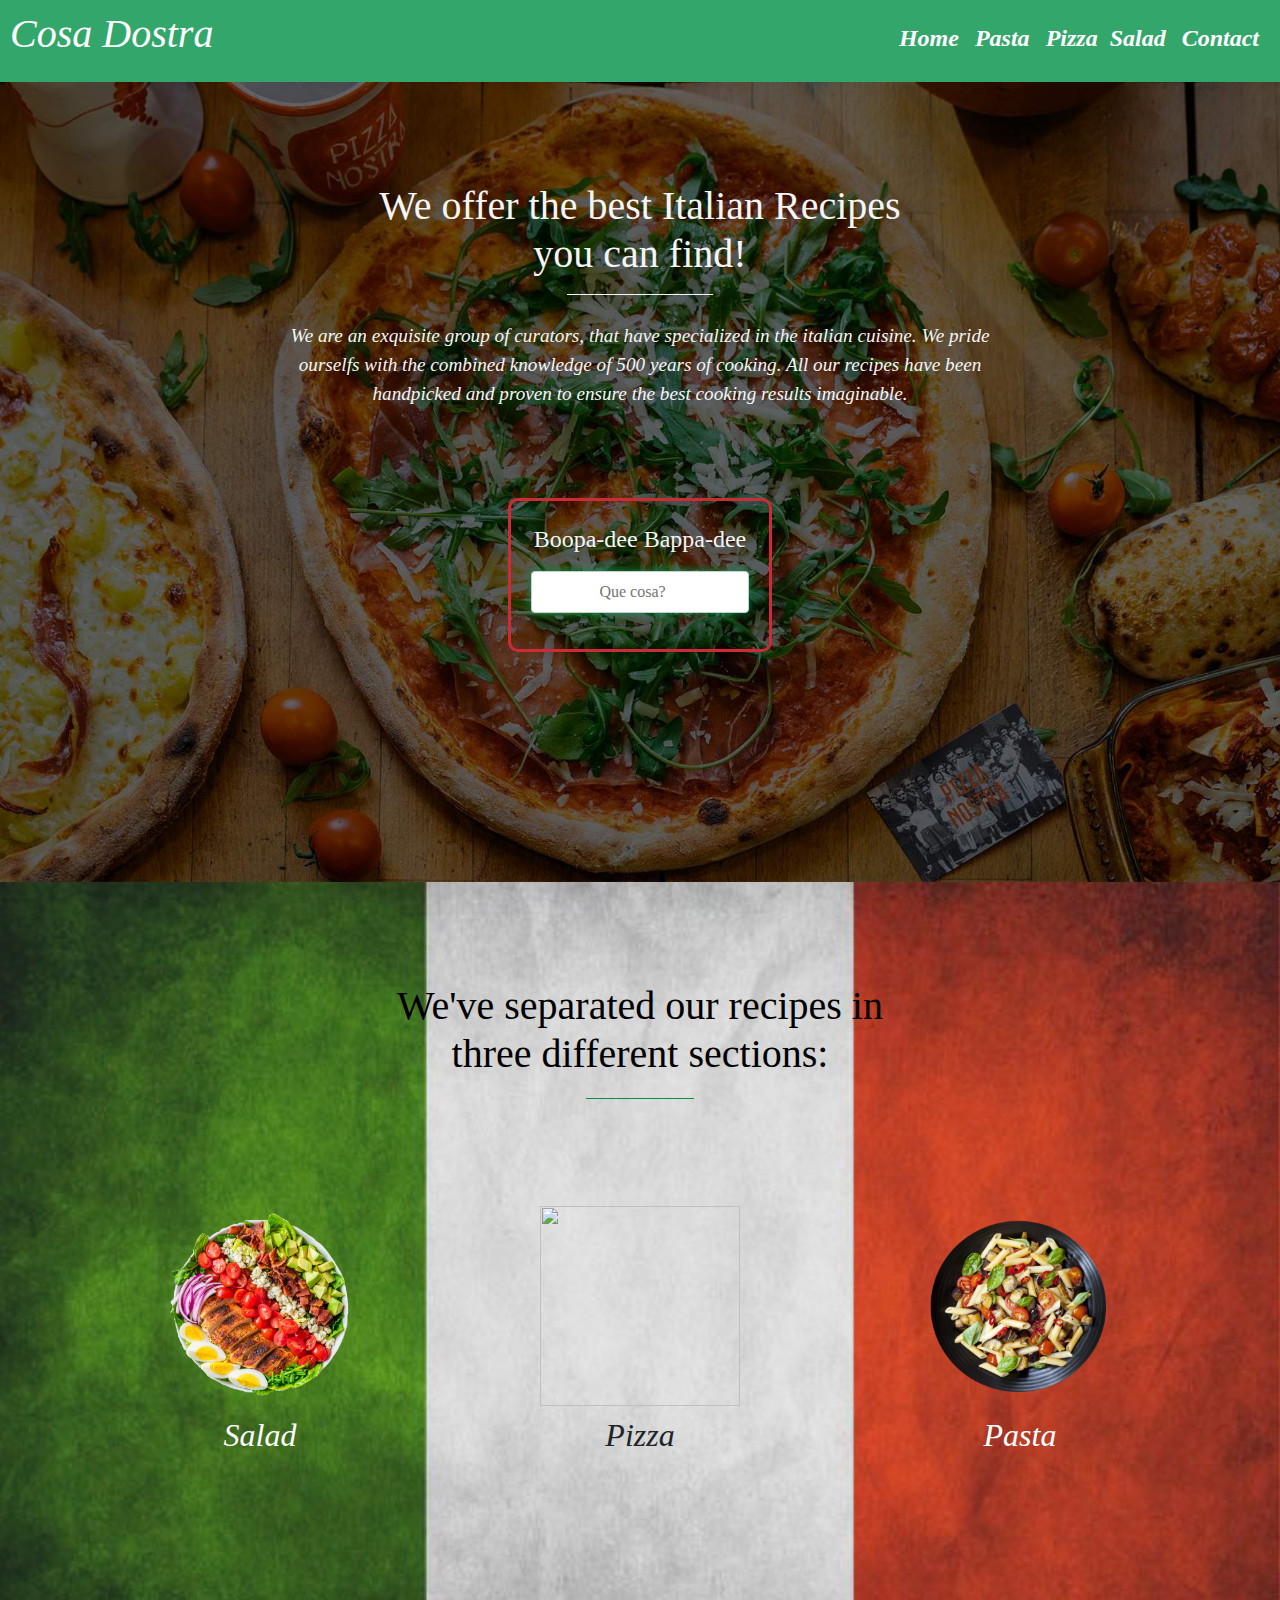
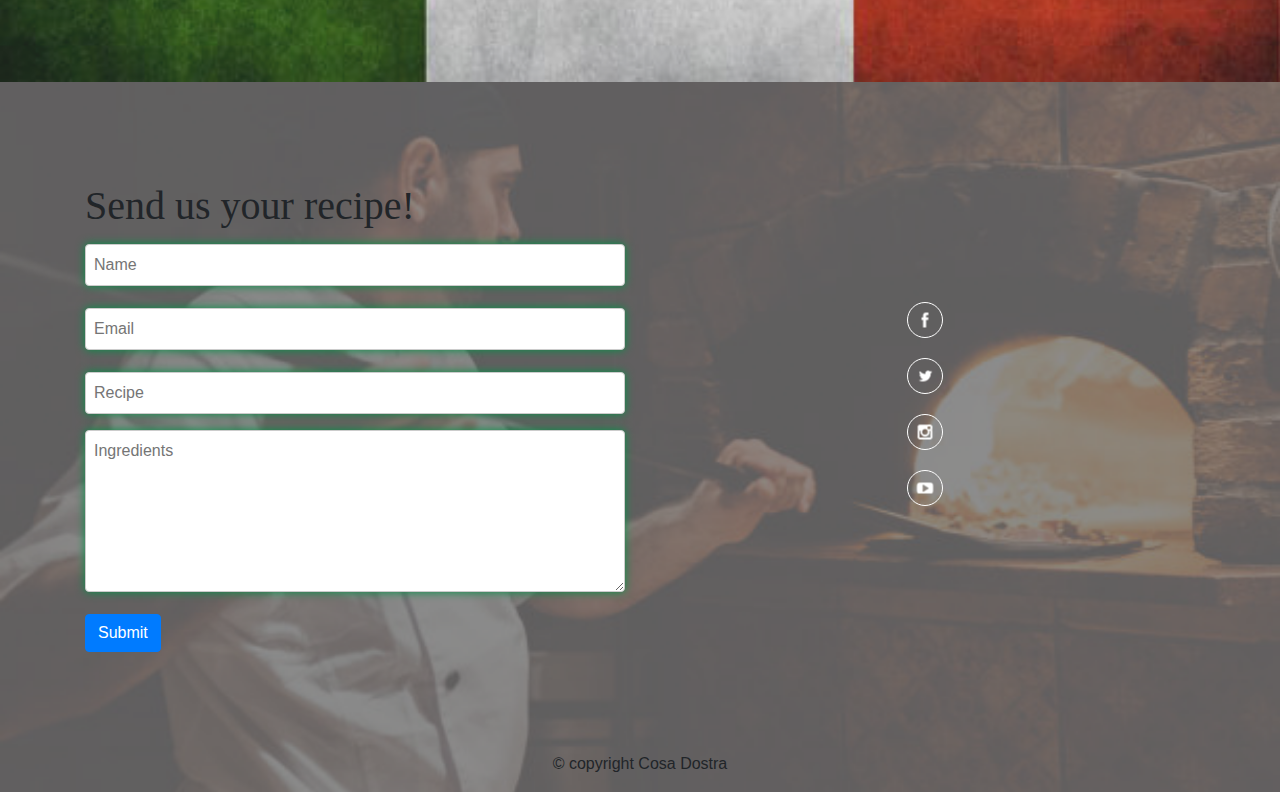
==== commit b8adb382: "Merge branch 'main' into pizza" ====
--- a/index.html
+++ b/index.html
@@ -16,40 +16,36 @@
   <body>
     <section class="header sticky-top">
       <header>
-        <div class="nav-container navbar-dark">
-          <h1 class="cosadostra">Cosa Dostra</h1>
-          <nav class="navbar navbar-expand-lg text-info">
-            <a class="navbar-brand" href="#">Italian Recipes</a>
-            <button
-              class="navbar-toggler"
-              type="button"
-              data-toggle="collapse"
-              data-target="#navbarNav"
-              aria-controls="navbarNav"
-              aria-expanded="false"
-              aria-label="Toggle navigation"
+        <div class="nav-container">
+          <div class="row">
+            <div class="col-3">
+          <h1 class="cosadostra">Cosa&nbsp;Dostra</h1>
+        </div>        
+        <div class="col-9 align-self-end justify-content-end align-content-end">
+          <div class="row justify-content-end">
+            <ul id="home">
+            <li><a href="./index.html#" class="">Home</a>
+            <a
+              href="./Pasta/index.html"
+              class=""
+              >Pasta</a
+            ></li>
+            <li><a
+              href="./Pizza/index.html"
+              class=""
+              >Pizza</a
             >
-              <span class="navbar-toggler-icon"></span>
-            </button>
-            <div class="collapse navbar-collapse" id="navbarNav">
-              <ul class="navbar-nav">
-                <li class="nav-item active">
-                  <a class="nav-link" href="#"
-                    >Home <span class="sr-only">(current)</span></a
-                  >
-                </li>
-                <li class="nav-item">
-                  <a class="nav-link" href="#">Pasta</a>
-                </li>
-                <li class="nav-item">
-                  <a class="nav-link" href="#">Pizza</a>
-                </li>
-                <li class="nav-item">
-                  <a class="nav-link" href="#">Salad</a>
-                </li>
-              </ul>
-            </div>
-          </nav>
+            <li><a
+              href="./Salad/index.html"
+              class=""
+              >Salad</a
+            ></li>
+            <li><a href="./index.html#contact" class=""
+              >Contact</a
+            ></li>
+          </div>
+        </div>
+          </div>         
         </div>
       </header>
     </section>
@@ -61,11 +57,7 @@
             <h1>We offer the best Italian Recipes you&nbsp;can&nbsp;find!</h1>
             <span></span>
             <p>
-              This is Photoshop's version of Lorem Ipsum. Proin gravida nibh vel
-              velit auctor aliquet. Aenean sollicitudin, lorem quis bibendum
-              auctor, nisi elit consequat ipsum, nec sagittis sem nibh id elit.
-              Duis sed odio sit amet nibh vulputate cursus a sit amet mauris.
-              Morbi accumsan ipsum velit.
+              We are an exquisite group of curators, that have specialized in the italian cuisine. We pride ourselfs with the combined knowledge of 500 years of cooking. All our recipes have been handpicked and proven to ensure the best cooking results imaginable. 
             </p>
           </div>
           <div class="col-2"></div>
@@ -76,7 +68,7 @@
             class="col-6 d-flex flex-wrap justify-content-center align-content-center"
           >
             <div class="border-box1">
-              <legend class="text-center">Boopa-dee Bappa-dee</legend>
+              <legend>Boopa-dee Bappa-dee</legend>
               <div class="border-box2">
                 <input
                   id="search"
@@ -94,21 +86,67 @@
     <section class="pages">
       <div class="container">
         <div class="row">
-          <div class="col-2"></div>
-          <div class="col-8 text-center">
+          <div class="col-3"></div>
+          <div class="col-6 text-center">
             <h1>
               We've separated our recipes in three different&nbsp;sections:
             </h1>
             <span></span>
-            <div class="row">
-              <div class="col-4"></div>
-              <div class="col-4"></div>
-              <div class="col-4"></div>
-            </div>
           </div>
-          <div class="col-2"></div>
+          <div class="col-3"></div>
+        </div>
+        <div class="row text-center">
+          <div class="col-4">
+            <a href="./Salad/index.html"
+              ><img src="./assets/salad.round.png" width="200" height="200"
+            /></a>
+            <figcaption class="whitey">Salad</figcaption>
+          </div>
+          <div class="col-4 text-center">
+            <a href="./Pizza/index.html"
+              ><img src="./assets/pizza.round.png" width="200" height="200"
+            /></a>
+            <figcaption>Pizza</figcaption>
+          </div>
+          <div class="col-4 text-center">
+            <a href="./Pasta/index.html"
+              ><img src="./assets/pasta.round.png" width="200" height="200"
+            /></a>
+            <figcaption class="whitey">Pasta</figcaption>
+          </div>
         </div>
       </div>
     </section>
+    <footer>
+      <div class="container contact">
+        <div class="row">
+          <div class="col-6">
+      <div class="form">
+        <h1>Send us your recipe!</h1>
+        <form action="action_page.php" id="contact">
+          <div class="info">
+            <input type="text" name="name" placeholder="Name" />
+            <input type="text" name="mail" placeholder="Email" />
+            <input type="text" name="recipe" placeholder="Recipe" />            
+          </div>
+          <div>
+            <textarea rows="6" placeholder="Ingredients"></textarea>
+          </div>
+          <button type="submit" href="action_page.php" class="btn btn-primary">Submit</button>
+        </form>
+      </div>
+    </div>
+    <div class="col-6 socialcol">
+      <div class="social d-flex flex-column align-items-center">
+        <a href="http://www.facebook.com"><img src="./assets/facebook.svg" alt="Facebook" class="social"></a>
+        <a href="http://www.twitter.com"><img src="./assets/twitter.svg" alt="Twitter" class="social"></a>
+        <a href="http://www.instagram.com"><img src="./assets/instagram.svg" alt="Instagram" class="social"></a>
+        <a href="http://www.youtube.com"><img src="./assets/youtube.svg" alt="YouTube" class="social"></a>
+         </div>      
+    </div>    
+  </div>
+  </div>
+  <p class="copy text-center">&copy; copyright Cosa Dostra</p>
+    </footer>
   </body>
-</html>
+</html>--- a/style.css
+++ b/style.css
@@ -3,134 +3,227 @@
    License: none (public domain)
 */
 * {
-	margin: 0;
-	padding: 0;
-	border: 0;
-	font-size: 100%;
-	font: inherit;
-	vertical-align: baseline;
+  margin: 0;
+  padding: 0;
+  border: 0;
+  font-size: 100%;
+  font: inherit;
+  vertical-align: baseline;
 }
 /* HTML5 display-role reset for older browsers */
-article, aside, details, figcaption, figure, 
-footer, header, hgroup, menu, nav, section {
-	display: block;
+article,
+aside,
+details,
+figcaption,
+figure,
+footer,
+header,
+hgroup,
+menu,
+nav,
+section {
+  display: block;
 }
 body {
-	line-height: 1;
-}
-ol, ul {
-	list-style: none;
-}
-blockquote, q {
-	quotes: none;
-}
-blockquote:before, blockquote:after,
-q:before, q:after {
-	content: '';
-	content: none;
+  line-height: 1;
+}
+ol,
+ul {
+  list-style: none;
+}
+blockquote,
+q {
+  quotes: none;
+}
+blockquote:before,
+blockquote:after,
+q:before,
+q:after {
+  content: "";
+  content: none;
 }
 table {
-	border-collapse: collapse;
-	border-spacing: 0;
+  border-collapse: collapse;
+  border-spacing: 0;
 }
 
 /* Start of the Navbar */
 
-@import url('https://fonts.googleapis.com/css2?family=Fasthand&display=swap');
+@import url("https://fonts.googleapis.com/css2?family=Fasthand&family=Libre+Baskerville:ital,wght@0,400;0,700;1,400&display=swap");
 
 .nav-container {
-	display: flex;
-  	justify-content: space-between;
-  	padding: 10px 250px;
-	background-color: #009646;
-	color:white;
-	opacity: 0.8;
-	font-family: Fasthand, serif;
-	font-style:italic;
+  padding: 10px;
+  background-color: #009246;
+  color: white;
+  opacity: 0.8;
+  font-family: Fasthand, serif;
+  font-style: italic;
+}
+
+li {
+  display: inline-block;
+  margin-top: 10px;
+}
+
+ul {
+  margin-right: 20px;
+}
+
+header ul li a {
+  font-size: 1.5em;
+  font-weight: bold;
+  border-radius: 20px;
+  padding: 6px;
+  color: white;
+}
+
+header ul li a:hover {
+  background: white;
+  color: #009246;
+  text-decoration: none;
 }
 
 /* End Navbar <-> Start Welcome */
 
 .welcome {
-	background-image: url("./assets/pizzaback.jpg");
-	background-size: cover;
-	background-repeat: no-repeat;
-	background-position: center;
-	height: 800px;
-	background-color: whitesmoke;
+  background-image: url("./assets/pizzaback.jpg");
+  background-size: cover;
+  background-repeat: no-repeat;
+  background-position: center;
+  height: 800px;
+  font-family: "Libre Baskerville", serif;
 }
 
 span {
-	width: 20%;
-	height: 1px;
-	display: inline-block;
-	background-color: whitesmoke;
-	opacity: 1;
-  }
-
-  .welcome h1 {
-	align-self:center;	
-	margin: 200px auto 0 0;
-  }
-
-  .welcome p {
-	margin-top: 20px;
-	font-family: Fasthand, serif;
-	font-style:italic;
-	font-size: 1.2em;
-	margin-bottom: 90px;
-  }
-  .welcome *{
-	color: whitesmoke;
-  }
-
-  .welcome legend {
-	align-self:center;	
-  }
-
-  .border-box1 {
-	padding: 20px;
-	border: 3px solid #CE2B37;	
-	border-radius: 10px;	
-  }
-
-  .border-box2 {
-	margin: 20px 20px;
-  }
-
-  ::placeholder {
-	background-color: lightgray;
-	color: gray;
-	opacity: 1;
-  }
-
-  hr {
-	width: 20%;
-	height: 1px;
-	display: inline-block;
-	background-color: whitesmoke;
-  }
-
-  /* End Welcome <-> Start pages */
-
-  .pages {
-	background-image: url("./assets/italianflag1.jpg");
-	background-size: cover;
-	background-repeat: no-repeat;
-	background-position: center;
-	height: 800px;
-	background-color: whitesmoke;
-  }
-
-  .pages h1 {
-	align-self:center;	
-	margin: 200px auto 0 0;
-  }
-
-  .pages span {
-	width: 20%;
-	height: 1px;
-	display: inline-block;
-	background-color:#009646;
-	opacity: 1;
-  }
+  width: 20%;
+  height: 1px;
+  display: inline-block;
+  background-color: whitesmoke;
+  opacity: 1;
+}
+
+.welcome h1 {
+  align-self: center;
+  margin: 100px auto 0 0;
+  color: whitesmoke;
+}
+
+.welcome p {
+  margin-top: 20px;
+  font-family: Fasthand, serif;
+  font-style: italic;
+  font-size: 1.2em;
+  margin-bottom: 90px;
+  color: whitesmoke;
+}
+
+.welcome legend {
+  align-self: center;
+  color: whitesmoke;
+}
+
+.border-box1 {
+  padding: 20px;
+  border: 3px solid #ce2b37;
+  border-radius: 10px;
+  text-align: center;
+}
+
+.border-box2 {
+  text-align: center;
+}
+
+:placeholder-shown,
+:placeholder {
+  font-family: "Libre Baskerville", serif;
+  text-align: center;
+  opacity: 1;
+}
+
+/* End Welcome <-> Start pages */
+
+.pages {
+  background-image: url("./assets/italianflag1.2.png");
+  background-size: cover;
+  background-repeat: no-repeat;
+  background-position: center;
+  height: 800px;
+  background-color: whitesmoke;
+}
+
+.pages h1 {
+  align-self: center;
+  margin: 100px auto 20px 0;
+  color: black;
+  font-family: "Libre Baskerville", serif;
+}
+
+.pages span {
+  width: 20%;
+  height: 1px;
+  display: inline-block;
+  background-color: #009246;
+  opacity: 1;
+  margin-bottom: 100px;
+}
+
+figcaption {
+  font-family: Fasthand, serif;
+  font-size: 2em;
+  font-style: italic;
+  color: inherit;
+  margin-top: 5px;
+}
+
+.whitey {
+  color: white;
+}
+
+/* End pages <-> Start Footer */
+
+footer {
+  background-image: url("./assets/pizzabäcker.3.png");
+  background-size: cover;
+  background-repeat: no-repeat;
+  background-position: center;
+  height: 710px;
+  background-color: whitesmoke;
+}
+
+.contact h1 {
+  font-family: Fasthand, serif;
+}
+
+input[type="text"],
+input[type="search"],
+textarea {
+  width: 100%;
+  padding: 8px;
+  border: 1px solid #ccc;
+  border-radius: 4px;
+  box-sizing: border-box;
+  margin-top: 6px;
+  margin-bottom: 16px;
+  resize: vertical;
+  box-shadow: 0 0 10px #009246;
+}
+
+input[type="submit"]:hover {
+  background-color: #009246;
+}
+
+button {
+  margin-top: 15px !important;
+}
+.form,
+.copy {
+  margin-top: 100px;
+}
+.socialcol {
+  margin-top: 200px;
+}
+
+.social {
+  padding: 10px;
+  width: auto;
+}
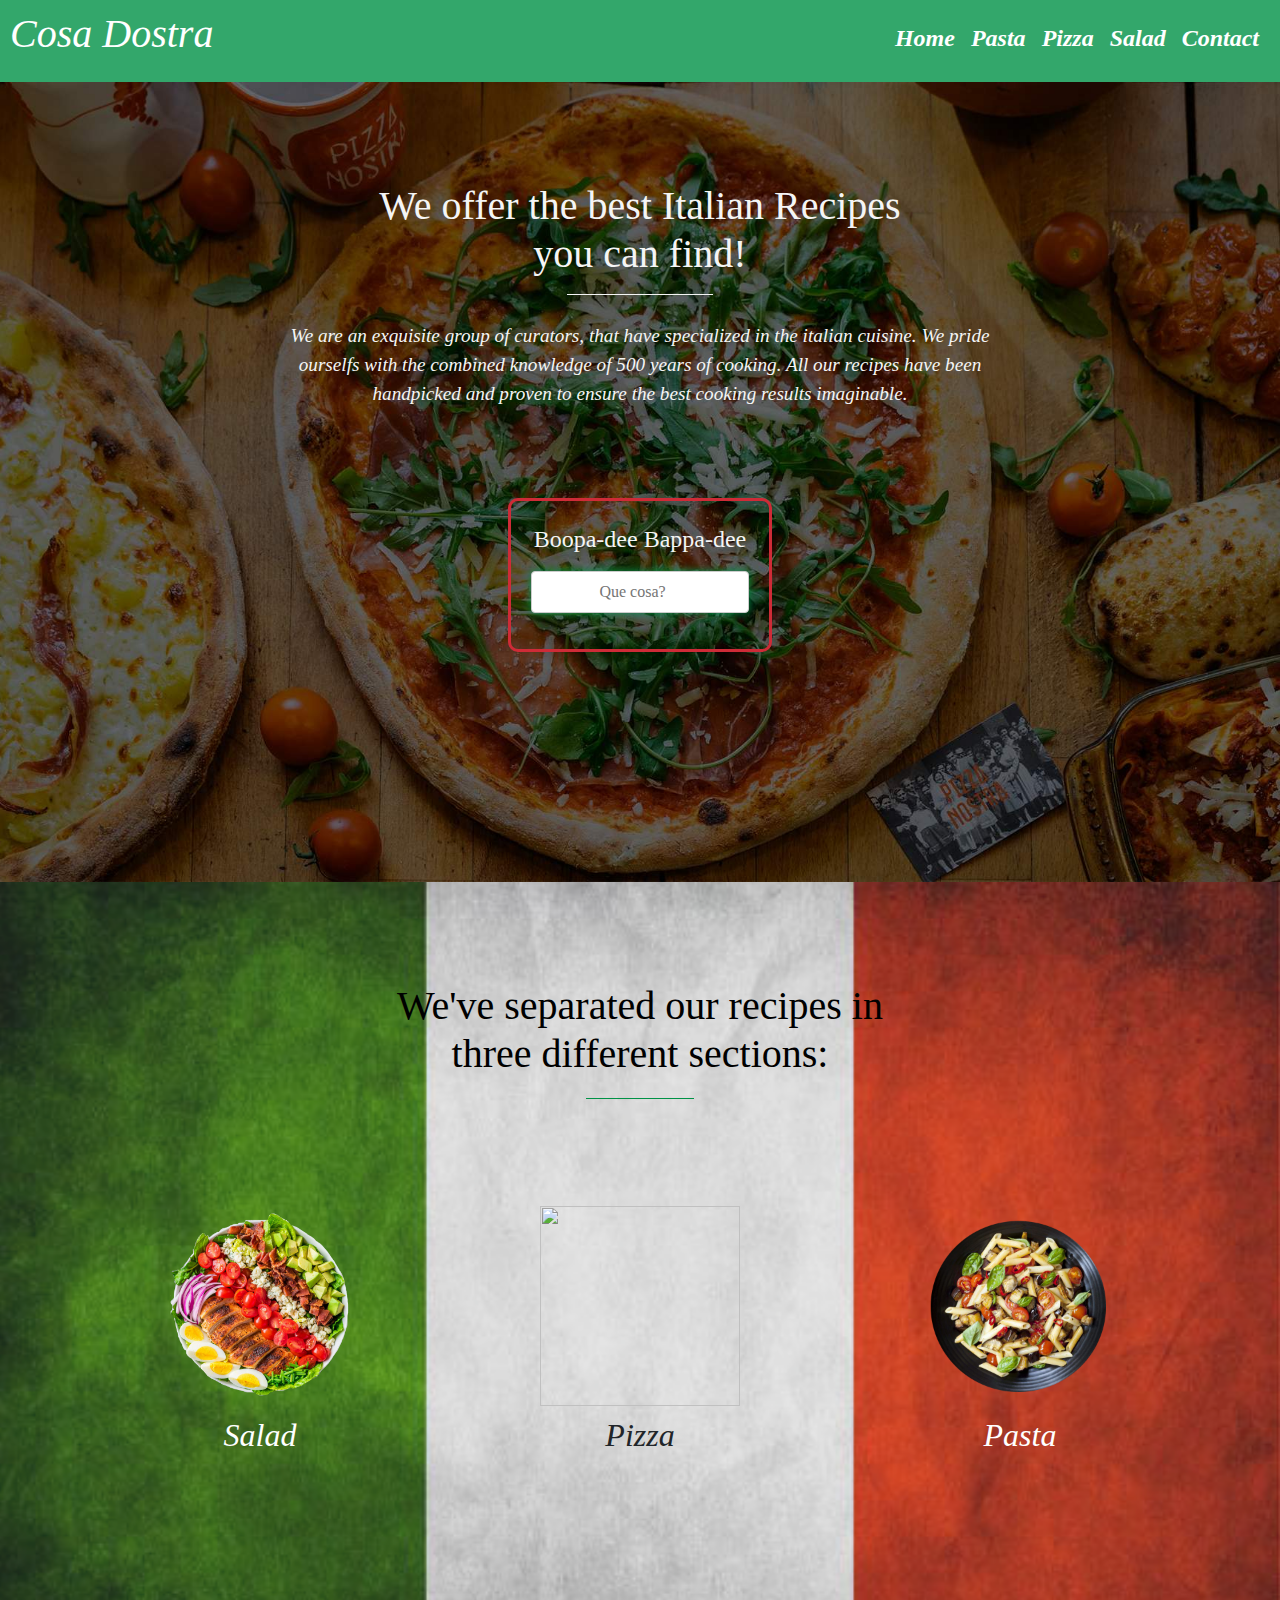
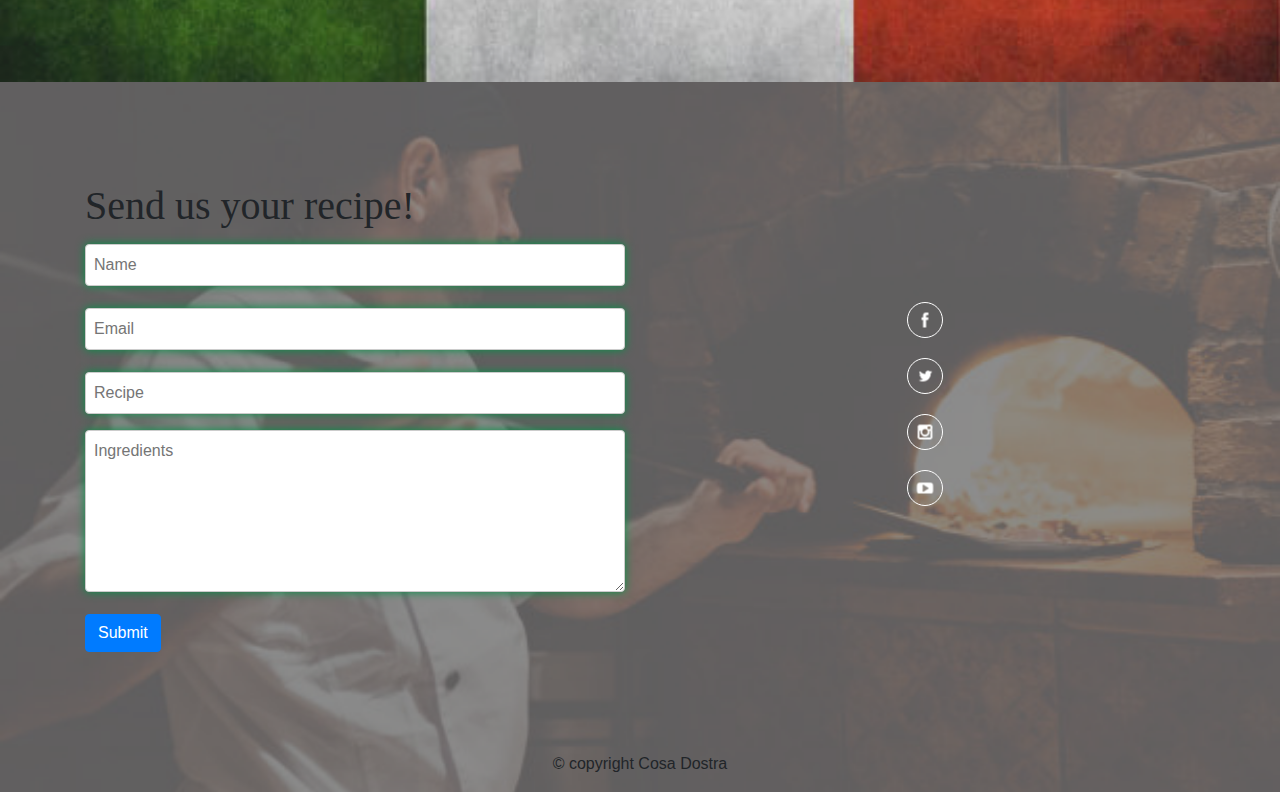
==== commit 3bf40598: "ul fix" ====
--- a/index.html
+++ b/index.html
@@ -19,33 +19,25 @@
         <div class="nav-container">
           <div class="row">
             <div class="col-3">
-          <h1 class="cosadostra">Cosa&nbsp;Dostra</h1>
-        </div>        
-        <div class="col-9 align-self-end justify-content-end align-content-end">
-          <div class="row justify-content-end">
-            <ul id="home">
-            <li><a href="./index.html#" class="">Home</a>
-            <a
-              href="./Pasta/index.html"
-              class=""
-              >Pasta</a
-            ></li>
-            <li><a
-              href="./Pizza/index.html"
-              class=""
-              >Pizza</a
+              <h1 class="cosadostra">Cosa&nbsp;Dostra</h1>
+            </div>
+            <div
+              class="col-9 align-self-end justify-content-end align-content-end"
             >
-            <li><a
-              href="./Salad/index.html"
-              class=""
-              >Salad</a
-            ></li>
-            <li><a href="./index.html#contact" class=""
-              >Contact</a
-            ></li>
+              <div class="row justify-content-end">
+                <ul id="home">
+                  <li>
+                    <a href="./index.html#" class="">Home</a>
+                    <a href="./Pasta/index.html" class="">Pasta</a>
+                  </li>
+                  <li><a href="./Pizza/index.html" class="">Pizza</a></li>
+
+                  <li><a href="./Salad/index.html" class="">Salad</a></li>
+                  <li><a href="./index.html#contact" class="">Contact</a></li>
+                </ul>
+              </div>
+            </div>
           </div>
-        </div>
-          </div>         
         </div>
       </header>
     </section>
@@ -57,7 +49,10 @@
             <h1>We offer the best Italian Recipes you&nbsp;can&nbsp;find!</h1>
             <span></span>
             <p>
-              We are an exquisite group of curators, that have specialized in the italian cuisine. We pride ourselfs with the combined knowledge of 500 years of cooking. All our recipes have been handpicked and proven to ensure the best cooking results imaginable. 
+              We are an exquisite group of curators, that have specialized in
+              the italian cuisine. We pride ourselfs with the combined knowledge
+              of 500 years of cooking. All our recipes have been handpicked and
+              proven to ensure the best cooking results imaginable.
             </p>
           </div>
           <div class="col-2"></div>
@@ -121,32 +116,49 @@
       <div class="container contact">
         <div class="row">
           <div class="col-6">
-      <div class="form">
-        <h1>Send us your recipe!</h1>
-        <form action="action_page.php" id="contact">
-          <div class="info">
-            <input type="text" name="name" placeholder="Name" />
-            <input type="text" name="mail" placeholder="Email" />
-            <input type="text" name="recipe" placeholder="Recipe" />            
+            <div class="form">
+              <h1>Send us your recipe!</h1>
+              <form action="action_page.php" id="contact">
+                <div class="info">
+                  <input type="text" name="name" placeholder="Name" />
+                  <input type="text" name="mail" placeholder="Email" />
+                  <input type="text" name="recipe" placeholder="Recipe" />
+                </div>
+                <div>
+                  <textarea rows="6" placeholder="Ingredients"></textarea>
+                </div>
+                <button
+                  type="submit"
+                  href="action_page.php"
+                  class="btn btn-primary"
+                >
+                  Submit
+                </button>
+              </form>
+            </div>
           </div>
-          <div>
-            <textarea rows="6" placeholder="Ingredients"></textarea>
+          <div class="col-6 socialcol">
+            <div class="social d-flex flex-column align-items-center">
+              <a href="http://www.facebook.com"
+                ><img src="./assets/facebook.svg" alt="Facebook" class="social"
+              /></a>
+              <a href="http://www.twitter.com"
+                ><img src="./assets/twitter.svg" alt="Twitter" class="social"
+              /></a>
+              <a href="http://www.instagram.com"
+                ><img
+                  src="./assets/instagram.svg"
+                  alt="Instagram"
+                  class="social"
+              /></a>
+              <a href="http://www.youtube.com"
+                ><img src="./assets/youtube.svg" alt="YouTube" class="social"
+              /></a>
+            </div>
           </div>
-          <button type="submit" href="action_page.php" class="btn btn-primary">Submit</button>
-        </form>
+        </div>
       </div>
-    </div>
-    <div class="col-6 socialcol">
-      <div class="social d-flex flex-column align-items-center">
-        <a href="http://www.facebook.com"><img src="./assets/facebook.svg" alt="Facebook" class="social"></a>
-        <a href="http://www.twitter.com"><img src="./assets/twitter.svg" alt="Twitter" class="social"></a>
-        <a href="http://www.instagram.com"><img src="./assets/instagram.svg" alt="Instagram" class="social"></a>
-        <a href="http://www.youtube.com"><img src="./assets/youtube.svg" alt="YouTube" class="social"></a>
-         </div>      
-    </div>    
-  </div>
-  </div>
-  <p class="copy text-center">&copy; copyright Cosa Dostra</p>
+      <p class="copy text-center">&copy; copyright Cosa Dostra</p>
     </footer>
   </body>
-</html>+</html>
